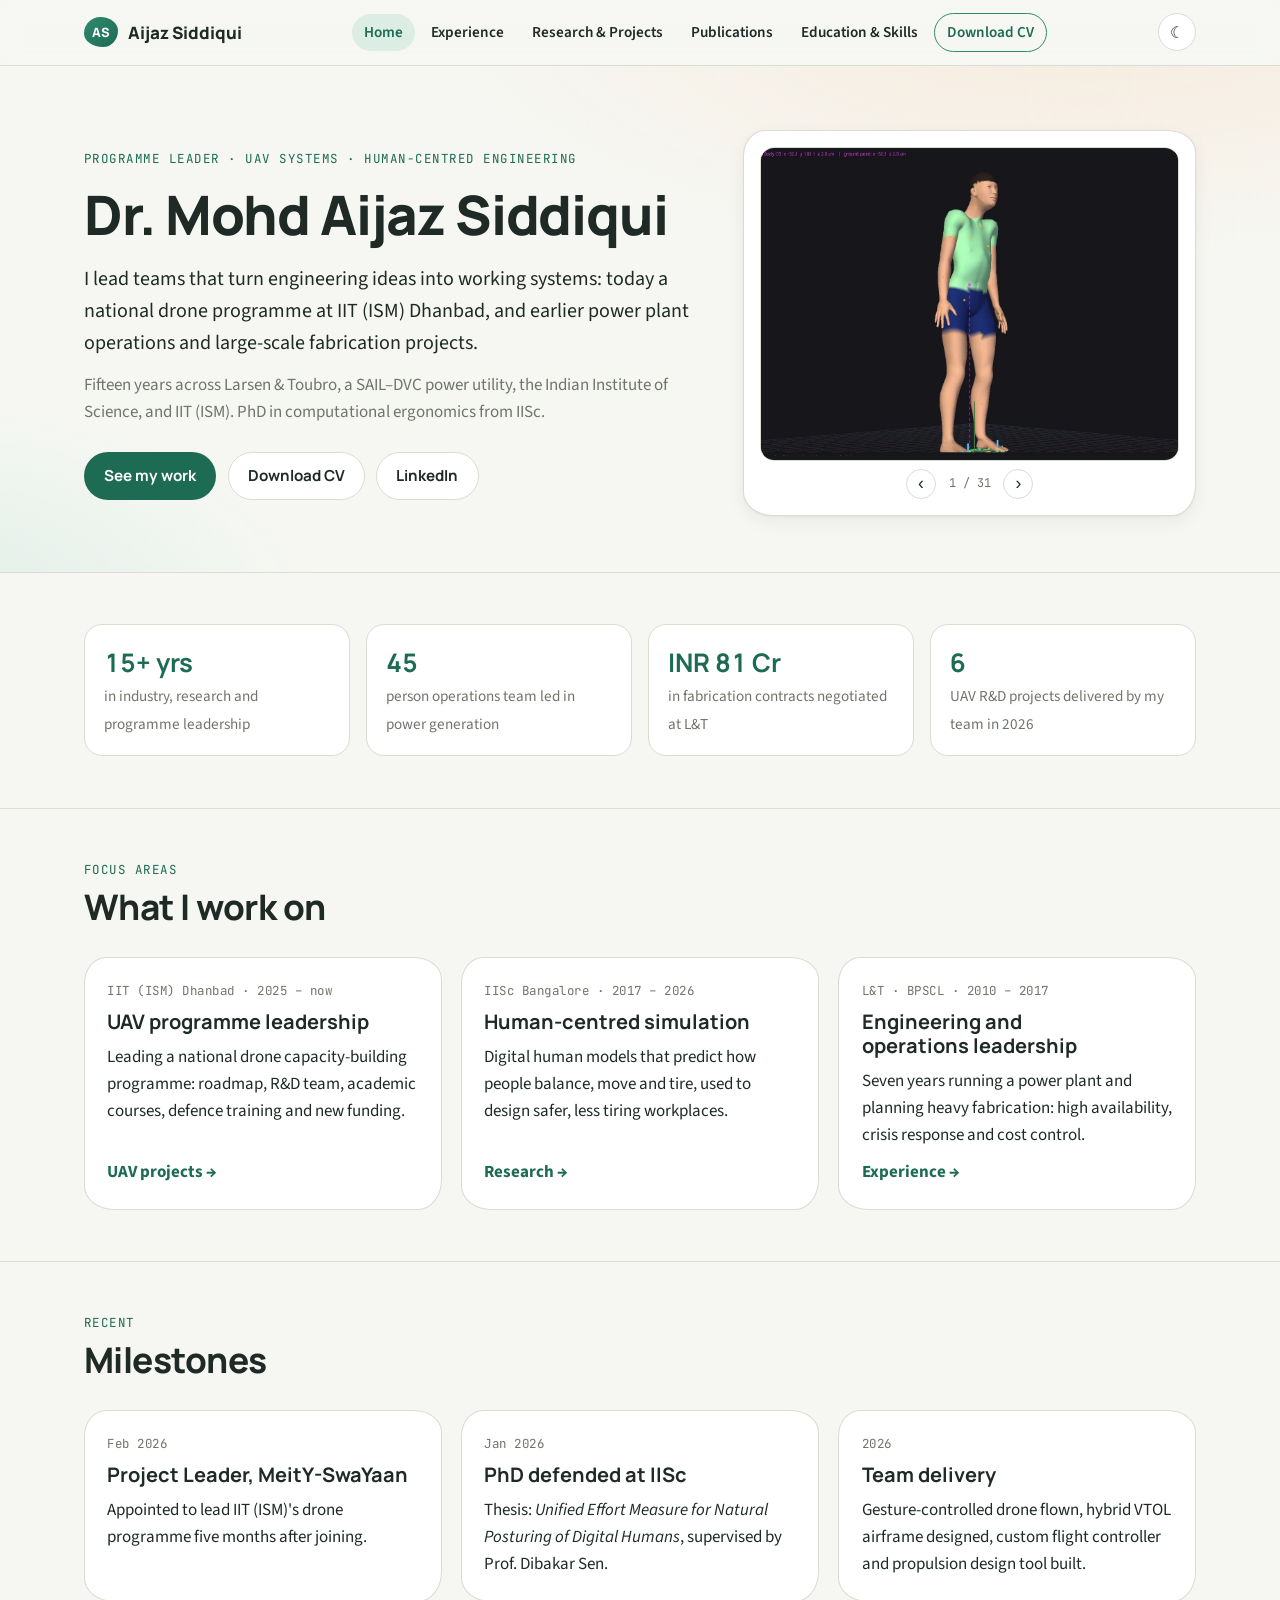
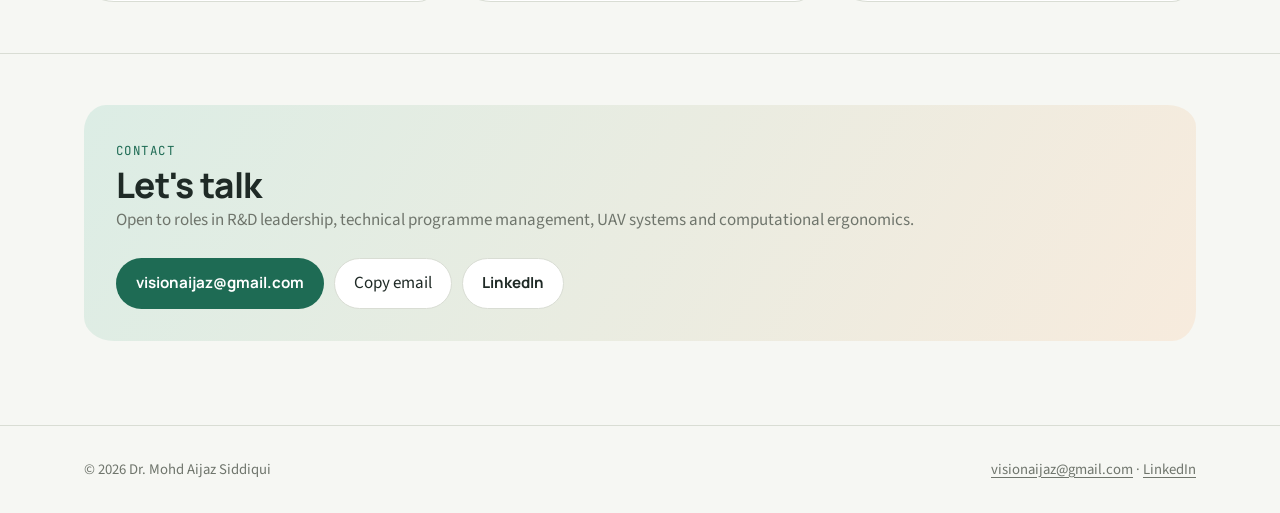
==== index.html @ 5b1721cc "Restructure Publications page Separate papers and reports; add technical documentation and project p" ====
<!doctype html>
<html lang="en">
<head>
<meta charset="utf-8">
<meta name="viewport" content="width=device-width, initial-scale=1">
<title>Dr. Mohd Aijaz Siddiqui</title>
<meta name="description" content="Dr. Mohd Aijaz Siddiqui: Project Leader for UAV systems at IIT (ISM) Dhanbad, PhD (IISc) in digital human modeling, and engineering manager with 15+ years of experience.">
<link rel="preconnect" href="https://fonts.googleapis.com">
<link rel="preconnect" href="https://fonts.gstatic.com" crossorigin>
<link rel="stylesheet" href="https://fonts.googleapis.com/css2?family=JetBrains+Mono:wght@400;600&family=Manrope:wght@600;700;800&family=Source+Sans+3:ital,wght@0,400;0,600;0,700;1,400&display=swap">
<link rel="stylesheet" href="assets/style.css?v=15">
<script src="assets/site.js?v=5"></script>
</head>
<body>

<header class="site-header">
  <nav class="wrap nav" aria-label="Main">
    <a class="brand" href="index.html"><span class="brand-mark">AS</span><span>Aijaz Siddiqui</span></a>
    <div class="nav-tools">
      <button class="icon-btn" id="theme-toggle" type="button" aria-label="Switch theme">☾</button>
      <button class="icon-btn menu-btn" id="menu-toggle" type="button" aria-label="Open menu" aria-expanded="false" aria-controls="nav-links">☰</button>
    </div>
    <ul class="nav-links" id="nav-links">
      <li><a href="index.html" aria-current="page">Home</a></li>
      <li><a href="experience.html">Experience</a></li>
      <li><a href="research.html">Research &amp; Projects</a></li>
      <li><a href="publications.html">Publications</a></li>
      <li><a href="skills.html">Education &amp; Skills</a></li>
      <li><a class="cv-link" href="assets/Aijaz-Siddiqui-CV.pdf">Download CV</a></li>
    </ul>
  </nav>
</header>

<main>
  <section class="hero">
    <div class="wrap hero-inner">
      <div>
        <span class="eyebrow">Programme Leader · UAV Systems · Human-Centred Engineering</span>
        <h1>Dr. Mohd Aijaz Siddiqui</h1>
        <p class="lede">I lead teams that turn engineering ideas into working systems: today a national drone programme at IIT (ISM) Dhanbad, and earlier power plant operations and large-scale fabrication projects.</p>
        <p class="sub">Fifteen years across Larsen &amp; Toubro, a SAIL–DVC power utility, the Indian Institute of Science, and IIT (ISM). PhD in computational ergonomics from IISc.</p>
        <div class="cta-row">
          <a class="btn btn-primary" href="research.html">See my work</a>
          <a class="btn btn-ghost" href="assets/Aijaz-Siddiqui-CV.pdf">Download CV</a>
          <a class="btn btn-ghost" href="https://www.linkedin.com/in/eraijaz/" target="_blank" rel="noopener">LinkedIn</a>
        </div>
      </div>

      <div class="figure-card hero-show">
        <div class="slideshow" data-interval="3500" aria-roledescription="carousel" aria-label="Figures from my research and software">
          <div class="slides">
            <figure class="slide slide-dark is-active">
              <img src="assets/figures/mayamanav/model.webp" width="1200" height="874" alt="MayaManav digital human standing in its home posture">
            </figure>
            <figure class="slide slide-dark">
              <img data-src="assets/figures/mayamanav/skeleton.webp" width="1200" height="1166" alt="Stick-figure skeleton of the model with one arm raised">
            </figure>
            <figure class="slide slide-dark">
              <img data-src="assets/figures/mayamanav/gmv-stability.webp" width="1200" height="898" alt="Top view of the base of support with the stable region shaded">
            </figure>
            <figure class="slide slide-dark">
              <img data-src="assets/figures/mayamanav/forward-reach.webp" width="1200" height="874" alt="Model reaching forward with a joint torque table and bar charts">
            </figure>
            <figure class="slide slide-dark">
              <img data-src="assets/figures/mayamanav/lifting-10kg.webp" width="1200" height="874" alt="Model squatting to lift with joints coloured by load">
            </figure>
            <figure class="slide slide-dark">
              <img data-src="assets/figures/mayamanav/software.webp" width="1600" height="864" alt="Software window with the 3D model, analysis charts and joint sliders">
            </figure>
            <figure class="slide">
              <img data-src="assets/figures/stability/star-polygon-validation.webp" width="1600" height="895" alt="Four panels showing valid and invalid centre-of-pressure regions for different sets of support points">
            </figure>
            <figure class="slide">
              <img data-src="assets/figures/stability/ssm.webp" width="1600" height="551" alt="Contour plots of the Subjective Stability Measure for 60 kg and 100 kg loads">
            </figure>
            <figure class="slide">
              <img data-src="assets/figures/stability/sdm.webp" width="1600" height="692" alt="Contour plots of the Subjective Discomfort Measure for 60 kg and 100 kg loads">
            </figure>
            <figure class="slide">
              <img data-src="assets/figures/stability/combined-perception.webp" width="1600" height="1436" alt="Grid of base-of-support maps showing stable and uncomfortable regions for increasing foot load and task importance">
            </figure>
            <figure class="slide">
              <img data-src="assets/figures/stability/experimental-setup.webp" width="1600" height="1508" alt="Participant leaning on a force platform surrounded by motion-capture cameras">
            </figure>
            <figure class="slide">
              <img data-src="assets/figures/stability/ssm-theory-vs-empirical-mat.webp" width="1600" height="984" alt="Line chart comparing theoretical and empirical stability measure across load and direction">
            </figure>
            <figure class="slide">
              <img data-src="assets/figures/stability/validation.webp" width="1306" height="1115" alt="Measured base of support with two nested functional stability regions">
            </figure>
            <figure class="slide">
              <img data-src="assets/figures/posture/dhm-components.webp" width="1600" height="936" alt="Diagram of the digital human as body and mind connected through sensing, perception, cognition and action">
            </figure>
            <figure class="slide">
              <img data-src="assets/figures/posture/path-planning-scheme.webp" width="1600" height="1270" alt="Flowchart of iterative posture evolution with path planning">
            </figure>
            <figure class="slide">
              <img data-src="assets/figures/posture/ankle-strategy.webp" width="1600" height="1152" alt="Foot outlines showing the centre of pressure moving after ankle rotation">
            </figure>
            <figure class="slide">
              <img data-src="assets/figures/posture/final-reach-strategy.webp" width="1600" height="1645" alt="Flowchart of the final reach strategy with joint-space partitioning">
            </figure>
            <figure class="slide">
              <img data-src="assets/figures/posture/task-vs-vulnerability.webp" width="1600" height="638" alt="Two foot diagrams comparing centre-of-pressure locations">
            </figure>
            <figure class="slide">
              <img data-src="assets/figures/posture/obstacle-avoidance.webp" width="1600" height="496" alt="Sequence of digital human postures reaching around an obstacle">
            </figure>
            <figure class="slide">
              <img data-src="assets/figures/posture/experimental-hand-path.webp" width="1600" height="730" alt="Two measured curved hand trajectories for eating and reaching">
            </figure>
            <figure class="slide">
              <img data-src="assets/figures/workspace/weak-left-big-toe.webp" width="1600" height="1666" alt="Two transverse-plane effort maps comparing normal feet and a weak left big toe">
            </figure>
            <figure class="slide">
              <img data-src="assets/figures/workspace/auxiliary-balancing.webp" width="1600" height="1641" alt="Two transverse-plane effort maps comparing an inactive and an active left arm">
            </figure>
            <figure class="slide">
              <img data-src="assets/figures/workspace/picture3.webp" width="1600" height="549" alt="Three reach envelope plots comparing simulation, measured data and the presented method">
            </figure>
            <figure class="slide">
              <img data-src="assets/figures/workspace/stance-envelopes.webp" width="1600" height="717" alt="Top view of a person with reach envelopes for normal and wide stance">
            </figure>
            <figure class="slide">
              <img data-src="assets/figures/workspace/effort-weightages.webp" width="1600" height="1173" alt="Two sagittal effort maps with different effort weightings">
            </figure>
            <figure class="slide">
              <img data-src="assets/figures/handpaths/effort-budget.webp" width="1600" height="1517" alt="Sketch of hand paths and a plot of effort against path length with an effort budget line">
            </figure>
            <figure class="slide">
              <img data-src="assets/figures/handpaths/path-idea.webp" width="1600" height="758" alt="Sequence of panels showing a hand path built point by point towards a goal">
            </figure>
            <figure class="slide">
              <img data-src="assets/figures/handpaths/hexagons-transverse.webp" width="1600" height="1013" alt="Effort map with three hexagonal sequences of reach targets and curved paths">
            </figure>
            <figure class="slide">
              <img data-src="assets/figures/handpaths/no-load-vs-3kg.webp" width="1600" height="872" alt="Hexagon reach paths with and without a 3 kg hand load">
            </figure>
            <figure class="slide">
              <img data-src="assets/figures/handpaths/fatigue.webp" width="1600" height="995" alt="Hexagon reach paths comparing full strength and fatigued reach">
            </figure>
            <figure class="slide">
              <img data-src="assets/figures/handpaths/pick-vs-no-pick.webp" width="1600" height="976" alt="Forward and return paths showing targets that are reachable but cannot be picked from">
            </figure>
          </div>
          <div class="slide-bar slide-bar-compact">
            <button class="slide-btn" type="button" data-dir="-1" aria-label="Previous figure">‹</button>
            <span class="slide-count">1 / 31</span>
            <button class="slide-btn" type="button" data-dir="1" aria-label="Next figure">›</button>
          </div>
        </div>
      </div>
    </div>
  </section>

  <section class="block">
    <div class="wrap">
      <div class="stats">
        <div class="stat"><b>15+ yrs</b><span>in industry, research and programme leadership</span></div>
        <div class="stat"><b>45</b><span>person operations team led in power generation</span></div>
        <div class="stat"><b>INR 81 Cr</b><span>in fabrication contracts negotiated at L&amp;T</span></div>
        <div class="stat"><b>6</b><span>UAV R&amp;D projects delivered by my team in 2026</span></div>
      </div>
    </div>
  </section>

  <section class="block">
    <div class="wrap">
      <div class="section-head">
        <span class="eyebrow">Focus areas</span>
        <h2>What I work on</h2>
      </div>
      <div class="grid-3">
        <article class="card">
          <span class="meta">IIT (ISM) Dhanbad · 2025 – now</span>
          <h3>UAV programme leadership</h3>
          <p>Leading a national drone capacity-building programme: roadmap, R&amp;D team, academic courses, defence training and new funding.</p>
          <a class="more" href="research.html#uav">UAV projects →</a>
        </article>
        <article class="card">
          <span class="meta">IISc Bangalore · 2017 – 2026</span>
          <h3>Human-centred simulation</h3>
          <p>Digital human models that predict how people balance, move and tire, used to design safer, less tiring workplaces.</p>
          <a class="more" href="research.html#dhm">Research →</a>
        </article>
        <article class="card">
          <span class="meta">L&amp;T · BPSCL · 2010 – 2017</span>
          <h3>Engineering and operations leadership</h3>
          <p>Seven years running a power plant and planning heavy fabrication: high availability, crisis response and cost control.</p>
          <a class="more" href="experience.html">Experience →</a>
        </article>
      </div>
    </div>
  </section>

  <section class="block">
    <div class="wrap">
      <div class="section-head">
        <span class="eyebrow">Recent</span>
        <h2>Milestones</h2>
      </div>
      <div class="grid-3">
        <article class="card">
          <span class="meta">Feb 2026</span>
          <h3>Project Leader, MeitY-SwaYaan</h3>
          <p>Appointed to lead IIT (ISM)'s drone programme five months after joining.</p>
        </article>
        <article class="card">
          <span class="meta">Jan 2026</span>
          <h3>PhD defended at IISc</h3>
          <p>Thesis: <em>Unified Effort Measure for Natural Posturing of Digital Humans</em>, supervised by Prof. Dibakar Sen.</p>
        </article>
        <article class="card">
          <span class="meta">2026</span>
          <h3>Team delivery</h3>
          <p>Gesture-controlled drone flown, hybrid VTOL airframe designed, custom flight controller and propulsion design tool built.</p>
        </article>
      </div>
    </div>
  </section>

  <section class="block" id="contact">
    <div class="wrap">
      <div class="contact-band">
        <div>
          <span class="eyebrow">Contact</span>
          <h2>Let's talk</h2>
          <p class="muted">Open to roles in R&amp;D leadership, technical programme management, UAV systems and computational ergonomics.</p>
        </div>
        <div class="contact-list">
          <a class="btn btn-primary" href="mailto:visionaijaz@gmail.com">visionaijaz@gmail.com</a>
          <button class="btn btn-ghost copy-btn" type="button" data-copy="visionaijaz@gmail.com">Copy email</button>
          <a class="btn btn-ghost" href="https://www.linkedin.com/in/eraijaz/" target="_blank" rel="noopener">LinkedIn</a>
        </div>
      </div>
    </div>
  </section>
</main>

<footer class="site-footer">
  <div class="wrap">
    <span>© <span id="year">2026</span> Dr. Mohd Aijaz Siddiqui</span>
    <span><a href="mailto:visionaijaz@gmail.com">visionaijaz@gmail.com</a> · <a href="https://www.linkedin.com/in/eraijaz/" target="_blank" rel="noopener">LinkedIn</a></span>
  </div>
</footer>
</body>
</html>
---- assets/style.css ----
/* Jade Pebble Morning — personal site theme for Dr. Mohd Aijaz Siddiqui
   Layout: calm single column (max ~72rem) with a misty morning hero,
   pebble-shaped surfaces, jade accent used sparingly. */

:root {
  --mist: #F6F7F3;        /* page background: morning mist */
  --pebble-pale: #ECEEE8; /* surfaces */
  --pebble-line: #D9DDD4; /* hairlines */
  --pebble: #6F756C;      /* muted text */
  --ink: #1F2A26;         /* main text: deep slate-green */
  --jade: #2E8B6F;        /* accent */
  --jade-deep: #1E6B54;   /* accent hover / on light */
  --jade-wash: #DCEDE5;   /* accent tint */
  --dawn: #E9C9A1;        /* sunrise highlight */
  --dawn-wash: #F7EBDD;
  --card: #FFFFFF;
  --paper: #FFFFFF;       /* figures keep a white page in both themes */

  --font-display: "Manrope", "Segoe UI", system-ui, sans-serif;
  --font-body: "Source Sans 3", "Segoe UI", system-ui, sans-serif;
  --font-mono: "JetBrains Mono", Consolas, monospace;

  --step--1: 0.875rem;
  --step-0: 1.0625rem;
  --step-1: 1.25rem;
  --step-2: 1.6rem;
  --step-3: 2.2rem;
  --step-4: clamp(2.3rem, 5vw, 3.4rem);

  --radius-pebble: 22px 28px 24px 30px / 26px 22px 30px 24px;
  --shadow: 0 1px 2px rgba(31, 42, 38, .05), 0 6px 18px rgba(31, 42, 38, .06);
  color-scheme: light;
}

@media (prefers-color-scheme: dark) {
  :root:not([data-theme="light"]) {
    --mist: #121816; --pebble-pale: #1A2220; --pebble-line: #2A3431; --pebble: #9AA39C;
    --ink: #E6ECE8; --jade: #5CC7A2; --jade-deep: #7DD8B7; --jade-wash: #183A30;
    --dawn: #C9A27A; --dawn-wash: #2A231B; --card: #172020;
    --shadow: 0 1px 2px rgba(0,0,0,.3), 0 6px 18px rgba(0,0,0,.25);
    color-scheme: dark;
  }
}
:root[data-theme="dark"] {
  --mist: #121816; --pebble-pale: #1A2220; --pebble-line: #2A3431; --pebble: #9AA39C;
  --ink: #E6ECE8; --jade: #5CC7A2; --jade-deep: #7DD8B7; --jade-wash: #183A30;
  --dawn: #C9A27A; --dawn-wash: #2A231B; --card: #172020;
  --shadow: 0 1px 2px rgba(0,0,0,.3), 0 6px 18px rgba(0,0,0,.25);
  color-scheme: dark;
}

* { box-sizing: border-box; }
html { scroll-behavior: smooth; }
@media (prefers-reduced-motion: reduce) { html { scroll-behavior: auto; } * { transition: none !important; animation: none !important; } }

body {
  margin: 0;
  background: var(--mist);
  color: var(--ink);
  font-family: var(--font-body);
  font-size: var(--step-0);
  line-height: 1.6;
}
img { max-width: 100%; }
a { color: var(--jade-deep); text-decoration-thickness: 1px; text-underline-offset: 3px; }
a:hover { color: var(--jade); }
:focus-visible { outline: 2px solid var(--jade); outline-offset: 3px; border-radius: 4px; }

.wrap {
  max-width: 72rem;
  margin: 0 auto;
  padding-left: max(20px, env(safe-area-inset-left, 0px));
  padding-right: max(20px, env(safe-area-inset-right, 0px));
}

h1, h2, h3, h4 { font-family: var(--font-display); line-height: 1.2; text-wrap: balance; margin: 0; }
h1 { font-size: var(--step-4); font-weight: 800; letter-spacing: -0.02em; }
h2 { font-size: var(--step-3); font-weight: 750; letter-spacing: -0.015em; }
h3 { font-size: var(--step-1); font-weight: 700; }
h4 { font-size: var(--step-0); font-weight: 700; }
p { margin: 0; }

.eyebrow {
  font-family: var(--font-mono);
  font-size: 0.78rem;
  letter-spacing: 0.12em;
  text-transform: uppercase;
  color: var(--jade-deep);
}
.muted { color: var(--pebble); }

/* ---------- Header / nav ---------- */
.site-header {
  position: sticky;
  top: 0;
  z-index: 20;
  background: color-mix(in srgb, var(--mist) 88%, transparent);
  backdrop-filter: blur(8px);
  border-bottom: 1px solid var(--pebble-line);
}
.nav { display: flex; align-items: center; justify-content: space-between; gap: 1rem; padding-block: 0.8rem; }
.brand { display: flex; align-items: center; gap: 0.6rem; text-decoration: none; color: var(--ink); font-family: var(--font-display); font-weight: 800; }
.brand-mark {
  width: 34px; height: 30px;
  background: linear-gradient(140deg, var(--jade), var(--jade-deep));
  border-radius: 48% 52% 44% 56% / 55% 45% 55% 45%;
  display: grid; place-items: center;
  color: #fff; font-size: 0.8rem; letter-spacing: .02em;
}
.nav-links { display: flex; gap: 0.25rem; align-items: center; list-style: none; margin: 0; padding: 0; flex-wrap: wrap; }
.nav-links a {
  display: block; padding: 0.4rem 0.75rem; border-radius: 999px;
  text-decoration: none; color: var(--ink); font-weight: 600; font-size: 0.95rem;
}
.nav-links a:hover { background: var(--pebble-pale); color: var(--ink); }
.nav-links a[aria-current="page"] { background: var(--jade-wash); color: var(--jade-deep); }
.nav-links a.cv-link { border: 1px solid var(--jade); color: var(--jade-deep); }
.nav-tools { display: flex; gap: 0.4rem; align-items: center; order: 3; }
.nav-links { order: 2; }
.icon-btn {
  width: 38px; height: 38px; border-radius: 50%;
  border: 1px solid var(--pebble-line); background: var(--card); color: var(--ink);
  display: grid; place-items: center; cursor: pointer; font-size: 1rem;
}
.icon-btn:hover { border-color: var(--jade); }
.menu-btn { display: none; }

@media (max-width: 820px) {
  .menu-btn { display: grid; }
  .nav { flex-wrap: wrap; }
  .nav-tools { order: 2; }
  .nav-links { order: 3; }
  .nav-links { display: none; width: 100%; flex-direction: column; align-items: stretch; padding-bottom: 0.6rem; }
  .nav-links.open { display: flex; }
  .nav-links a { border-radius: 12px; padding: 0.6rem 0.8rem; }
}

/* ---------- Hero ---------- */
.hero {
  background:
    radial-gradient(60rem 22rem at 85% -10%, var(--dawn-wash), transparent 70%),
    radial-gradient(40rem 20rem at -10% 110%, var(--jade-wash), transparent 70%),
    var(--mist);
  border-bottom: 1px solid var(--pebble-line);
}
.hero-inner { display: grid; grid-template-columns: 1.35fr 1fr; gap: 3rem; align-items: center; padding-block: 4rem 3.5rem; }
.hero-inner > * { min-width: 0; }
.hero h1 { margin-top: 0.6rem; }
.hero .lede { font-size: var(--step-1); margin-top: 1rem; color: var(--ink); }
.hero .sub { margin-top: 0.8rem; color: var(--pebble); }
.cta-row { display: flex; flex-wrap: wrap; gap: 0.7rem; margin-top: 1.6rem; }
.btn {
  display: inline-flex; align-items: center; gap: 0.45rem;
  padding: 0.7rem 1.2rem; border-radius: 999px; font-weight: 700; text-decoration: none;
  border: 1px solid transparent; font-family: var(--font-display); font-size: 0.95rem;
}
.btn-primary { background: var(--jade-deep); color: #fff; }
:root[data-theme="dark"] .btn-primary { color: #0E1513; }
@media (prefers-color-scheme: dark) { :root:not([data-theme="light"]) .btn-primary { color: #0E1513; } }
.btn-primary:hover { background: var(--jade); color: #fff; }
.btn-ghost { border-color: var(--pebble-line); color: var(--ink); background: var(--card); }
.btn-ghost:hover { border-color: var(--jade); color: var(--jade-deep); }

.page-hero { padding-block: 3rem 2.2rem; }
.page-hero p { margin-top: 0.8rem; color: var(--pebble); font-size: var(--step-1); }

/* Contact-pressure figure */
.figure-card {
  background: var(--card);
  border: 1px solid var(--pebble-line);
  border-radius: var(--radius-pebble);
  padding: 1.2rem 1.2rem 1rem;
  box-shadow: var(--shadow);
}
.figure-card svg { width: 100%; height: auto; display: block; }
.figure-card figcaption { font-size: var(--step--1); color: var(--pebble); margin-top: 0.6rem; }
.fig-foot { fill: var(--pebble-pale); stroke: var(--pebble-line); stroke-width: 2; }
.fig-star { fill: var(--jade-wash); stroke: var(--jade); stroke-width: 2; }
.fig-spoke { stroke: var(--jade); stroke-width: 1.2; stroke-dasharray: 3 4; opacity: .8; }
.fig-contact { fill: var(--card); stroke: var(--jade-deep); stroke-width: 2.5; }
.fig-cop { fill: var(--dawn); stroke: var(--ink); stroke-width: 2; }
.fig-label { fill: var(--pebble); font-family: var(--font-mono); font-size: 11px; }
.fig-bar { fill: var(--jade); opacity: .85; }

/* ---------- Sections ---------- */
section.block { padding-block: 3.2rem; }
section.block + section.block { border-top: 1px solid var(--pebble-line); }
.section-head { display: flex; flex-direction: column; gap: 0.4rem; margin-bottom: 1.8rem; }
.section-head p { color: var(--pebble); }

.stats { display: grid; grid-template-columns: repeat(4, 1fr); gap: 1rem; }
.stat {
  background: var(--card); border: 1px solid var(--pebble-line); border-radius: 18px; padding: 1.1rem 1.2rem;
}
.stat b { display: block; font-family: var(--font-display); font-size: var(--step-2); color: var(--jade-deep); font-variant-numeric: tabular-nums; }
.stat span { color: var(--pebble); font-size: 0.95rem; }

.grid-3 { display: grid; grid-template-columns: repeat(3, 1fr); gap: 1.2rem; }
.grid-2 { display: grid; grid-template-columns: repeat(2, 1fr); gap: 1.2rem; }
.grid-3 > *, .grid-2 > * { min-width: 0; }

.card {
  background: var(--card); border: 1px solid var(--pebble-line);
  border-radius: var(--radius-pebble); padding: 1.4rem;
  display: flex; flex-direction: column; gap: 0.6rem;
}
.card p { color: var(--ink); }

/* Card sub-sections: check list and layer stack */
.card-sub {
  margin-top: 0.6rem; font-size: 0.8rem; letter-spacing: 0.1em; text-transform: uppercase;
  color: var(--jade-deep); font-family: var(--font-mono); font-weight: 600;
}
.check-list { list-style: none; margin: 0; padding: 0; display: flex; flex-direction: column; gap: 0.45rem; }
.check-list li { position: relative; padding-left: 1.6rem; font-size: 0.95rem; }
.check-list li::before {
  content: "✓"; position: absolute; left: 0; top: 0.05rem; width: 1.1rem; height: 1.1rem; border-radius: 50%;
  background: var(--jade-wash); color: var(--jade-deep); font-size: 0.7rem; display: grid; place-items: center; font-weight: 700;
}
.layer-stack { list-style: none; margin: 0; padding: 0; display: flex; flex-direction: column; gap: 4px; }
.layer-stack li {
  display: grid; grid-template-columns: 5.5rem 1fr; gap: 0.6rem; align-items: center;
  padding: 0.45rem 0.8rem; border-radius: 10px; background: var(--pebble-pale); border: 1px solid var(--pebble-line);
  font-size: 0.92rem;
}
.layer-stack li > * { min-width: 0; }
.layer-stack li b { font-family: var(--font-display); }
/* Four light theme tints, each with a coloured left edge: sunrise -> jade -> pebble */
.layer-stack li { border-left-width: 5px; }
.layer-stack li span { color: var(--ink); }
.layer-stack li b { color: var(--jade-deep); }
.layer-stack li:nth-child(1) { background: var(--dawn-wash); border-color: var(--dawn); }
.layer-stack li:nth-child(2) { background: color-mix(in srgb, var(--dawn-wash) 50%, var(--jade-wash)); border-color: color-mix(in srgb, var(--dawn) 50%, var(--jade)); }
.layer-stack li:nth-child(3) { background: var(--jade-wash); border-color: var(--jade); }
.layer-stack li:nth-child(4) { background: var(--pebble-pale); border-color: var(--pebble); }
.small { font-size: 0.9rem; }

/* Looping figure slideshow inside a card */
.slideshow { display: flex; flex-direction: column; gap: 0.5rem; margin-block: 0.4rem; }
.slides {
  position: relative; aspect-ratio: 4 / 3; width: 100%; max-width: 100%;
  background: var(--paper); border: 1px solid var(--pebble-line); border-radius: 14px; overflow: hidden;
}
.slide {
  position: absolute; inset: 0; margin: 0; padding: 8px;
  opacity: 0; transition: opacity 0.7s ease; pointer-events: none;
}
.slide.is-active { opacity: 1; pointer-events: auto; }
.slides-dark { background: #17181C; border-color: #2A2C33; }  /* screenshots have a dark viewport */
.slides-dark .slide { padding: 0; }
.slide img { width: 100%; height: 100%; object-fit: contain; display: block; }
.slide-bar { display: grid; grid-template-columns: auto 1fr auto auto; align-items: center; gap: 0.5rem; }
.slide-bar > * { min-width: 0; }
.slide-caption { font-size: 0.88rem; color: var(--pebble); line-height: 1.4; min-height: 4.2em; }
.slide-count { font-family: var(--font-mono); font-size: 0.75rem; color: var(--pebble); font-variant-numeric: tabular-nums; }
.slide-btn {
  width: 30px; height: 30px; border-radius: 50%; border: 1px solid var(--pebble-line);
  background: var(--card); color: var(--ink); cursor: pointer; font-size: 1.1rem; line-height: 1;
  display: grid; place-items: center;
}
.slide-btn:hover { border-color: var(--jade); color: var(--jade-deep); }
.slide-bar .slide-btn:last-child { order: 3; }
.slide-bar .slide-count { order: 4; }
.card .meta { font-family: var(--font-mono); font-size: 0.78rem; color: var(--pebble); letter-spacing: .04em; }
.card a.more { margin-top: auto; font-weight: 700; text-decoration: none; }

.tags { display: flex; flex-wrap: wrap; gap: 0.4rem; list-style: none; padding: 0; margin: 0; }
.tags li {
  font-size: 0.85rem; padding: 0.2rem 0.65rem; border-radius: 999px;
  background: var(--pebble-pale); color: var(--ink); border: 1px solid var(--pebble-line);
}
.tags.jade li { background: var(--jade-wash); border-color: transparent; color: var(--jade-deep); }

/* ---------- Timeline (experience) ---------- */
.timeline { list-style: none; margin: 0; padding: 0; display: flex; flex-direction: column; gap: 1.6rem; }
.role {
  display: grid; grid-template-columns: 12rem 1fr; gap: 1.6rem;
  padding-bottom: 1.6rem; border-bottom: 1px dashed var(--pebble-line);
}
.role:last-child { border-bottom: none; }
.role > * { min-width: 0; }
.role-when { font-family: var(--font-mono); font-size: 0.82rem; color: var(--pebble); padding-top: 0.25rem; font-variant-numeric: tabular-nums; }
.role-when .org-pill {
  display: inline-block; margin-top: 0.5rem; padding: 0.15rem 0.55rem; border-radius: 999px;
  background: var(--dawn-wash); color: var(--ink); font-family: var(--font-body); font-size: 0.8rem;
}
.role h3 { margin-bottom: 0.15rem; }
.role .org { color: var(--jade-deep); font-weight: 700; }
.role ul { margin: 0.7rem 0 0; padding-left: 1.15rem; }
.role-summary { margin-top: 0.7rem; }
.role h4 {
  margin-top: 1.1rem; font-size: 0.8rem; letter-spacing: 0.1em; text-transform: uppercase;
  color: var(--jade-deep); font-family: var(--font-mono); font-weight: 600;
}
.role h4 + ul { margin-top: 0.35rem; }
.role ul ul { margin-top: 0.3rem; list-style: disc; }
.role li { margin: 0.3rem 0; }
.role li::marker { color: var(--jade); }
.highlight {
  margin-top: 0.9rem; padding: 0.8rem 1rem; border-radius: 14px;
  background: var(--jade-wash); color: var(--ink);
}
.highlight strong { color: var(--jade-deep); }
.highlight ul { margin-top: 0.3rem; }

/* ---------- Publications ---------- */
.pubs { list-style: none; margin: 0; padding: 0; display: flex; flex-direction: column; gap: 1rem; }
.pub {
  background: var(--card); border: 1px solid var(--pebble-line); border-radius: 18px; padding: 1.1rem 1.3rem;
  display: grid; grid-template-columns: 5.5rem 1fr; gap: 1rem;
}
.pub > * { min-width: 0; }
.pub .yr { font-family: var(--font-mono); color: var(--jade-deep); font-weight: 600; }
.pub .kind { display: block; font-family: var(--font-mono); font-size: 0.72rem; color: var(--pebble); text-transform: uppercase; letter-spacing: .08em; margin-top: 0.3rem; }
.pub .title { font-weight: 700; font-family: var(--font-display); }
.pub .venue { color: var(--pebble); font-size: 0.95rem; }

/* ---------- Tables ---------- */
.table-wrap { overflow-x: auto; border: 1px solid var(--pebble-line); border-radius: 16px; background: var(--card); }
table { border-collapse: collapse; width: 100%; font-size: 0.95rem; }
th, td { text-align: left; padding: 0.7rem 0.9rem; border-bottom: 1px solid var(--pebble-line); vertical-align: top; }
th { font-family: var(--font-display); font-size: 0.85rem; background: var(--pebble-pale); }
tr:last-child td { border-bottom: none; }

/* ---------- Contact band & footer ---------- */
.contact-band {
  background: linear-gradient(120deg, var(--jade-wash), var(--dawn-wash));
  border-radius: var(--radius-pebble);
  padding: 2rem;
  display: flex; flex-wrap: wrap; gap: 1.5rem; align-items: center; justify-content: space-between;
}
.contact-band > div { min-width: 0; }
.contact-list { display: flex; flex-wrap: wrap; gap: 0.6rem; }
.copy-btn { cursor: pointer; font: inherit; }

.site-footer { border-top: 1px solid var(--pebble-line); padding-block: 2rem; margin-top: 2rem; color: var(--pebble); font-size: 0.92rem; }
.site-footer .wrap { display: flex; flex-wrap: wrap; justify-content: space-between; gap: 1rem; }
.site-footer a { color: var(--pebble); }

/* ---------- Responsive ---------- */
@media (max-width: 900px) {
  .hero-inner { grid-template-columns: 1fr; gap: 2rem; padding-block: 2.8rem; }
  .stats { grid-template-columns: repeat(2, 1fr); }
  .grid-3 { grid-template-columns: 1fr 1fr; }
}
@media (max-width: 640px) {
  .grid-3, .grid-2 { grid-template-columns: 1fr; }
  .role { grid-template-columns: 1fr; gap: 0.4rem; }
  .pub { grid-template-columns: 1fr; gap: 0.3rem; }
  .contact-band { padding: 1.4rem; }
}

/* Photo inside a timeline entry */
.photo { margin: 1rem 0 0; max-width: 620px; display: flex; flex-direction: column; gap: 0.5rem; }
.photo img { width: 100%; height: auto; display: block; border-radius: var(--radius-pebble); border: 1px solid var(--pebble-line); }
.photo figcaption { font-size: 0.9rem; color: var(--pebble); }
.photo-show { max-width: 620px; margin-top: 1rem; }
.slides-photo { border-radius: var(--radius-pebble); }
.slides-photo .slide { padding: 0; }
.slides-photo .slide img { object-fit: cover; }

/* Home hero slideshow: no captions, mixed light figures and dark screenshots */
.hero-show { padding: 1rem; }
.hero-show .slideshow { margin: 0; }
.slide.slide-dark { background: #17181C; padding: 0; }
.slide-bar-compact { display: flex; justify-content: center; gap: 0.8rem; }
.slide-bar-compact .slide-count { order: 0; }
.slide-bar-compact .slide-btn:last-child { order: 0; }

/* Wide frame for application screenshots */
.slides-wide { aspect-ratio: 16 / 9; }
.slides-wide .slide { padding: 4px; }
.slide video { width: 100%; height: 100%; object-fit: contain; display: block; background: #000; border-radius: 8px; }

/* Publications: numbered document lists, DOI link, clickable stats */
.doc-list { list-style: none; margin: 0; padding: 0; display: flex; flex-direction: column; gap: 0.7rem; }
.doc-list li {
  display: grid; grid-template-columns: 3rem 1fr; gap: 0.9rem; align-items: center;
  background: var(--card); border: 1px solid var(--pebble-line); border-radius: 16px; padding: 0.9rem 1.1rem;
}
.doc-list li > * { min-width: 0; }
.doc-num {
  width: 3rem; height: 3rem; border-radius: 48% 52% 44% 56% / 55% 45% 55% 45%;
  display: grid; place-items: center; font-family: var(--font-mono); font-weight: 600;
  background: var(--jade-wash); color: var(--jade-deep);
}
.doc-list-dawn .doc-num { background: var(--dawn-wash); color: var(--ink); }
.doc-list b { display: block; font-family: var(--font-display); font-weight: 700; line-height: 1.3; }
.doc-list div span { display: block; color: var(--pebble); font-size: 0.9rem; margin-top: 0.15rem; }
.doi {
  display: inline-block; margin-top: 0.5rem; font-family: var(--font-mono); font-size: 0.82rem;
  padding: 0.2rem 0.6rem; border-radius: 999px; background: var(--jade-wash); color: var(--jade-deep); text-decoration: none;
}
.doi:hover { color: var(--jade); }
.stat-link { text-decoration: none; color: inherit; transition: border-color .2s; }
.stat-link:hover { border-color: var(--jade); }
.pub .yr { white-space: nowrap; }
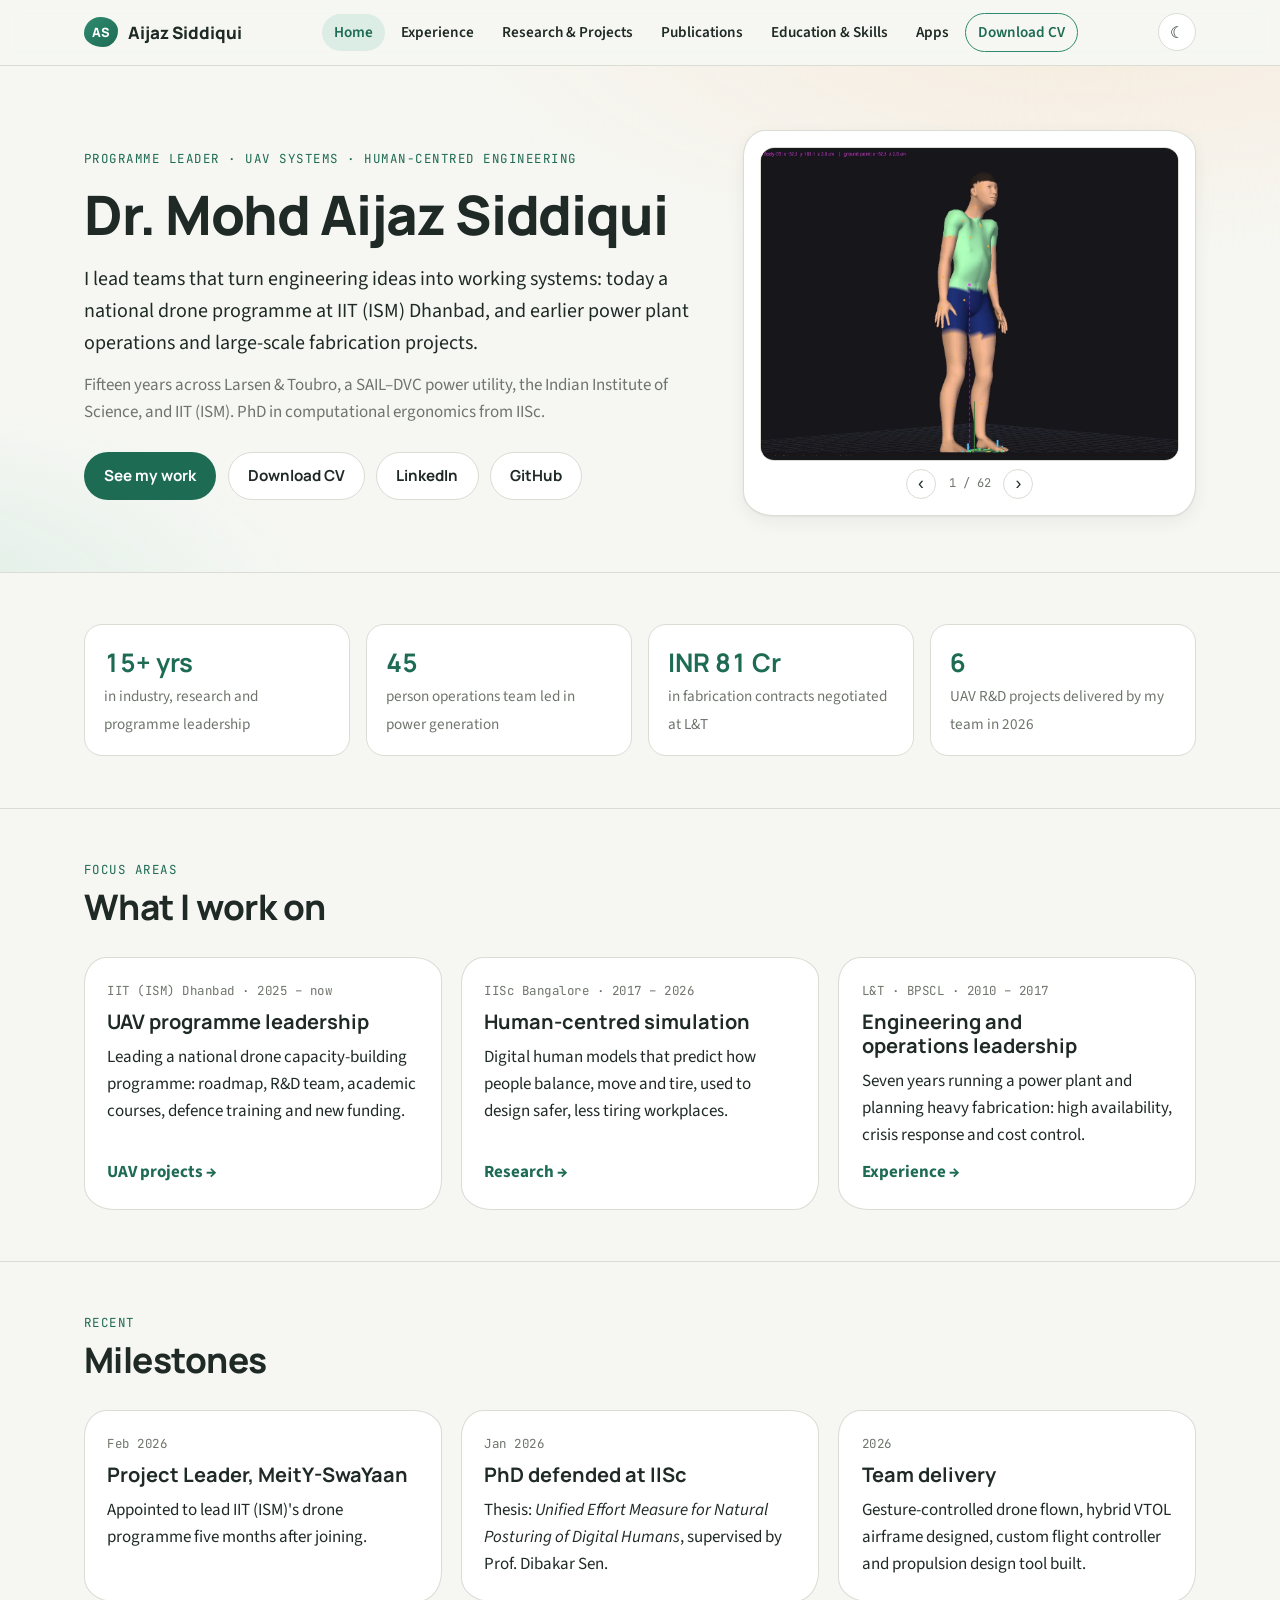
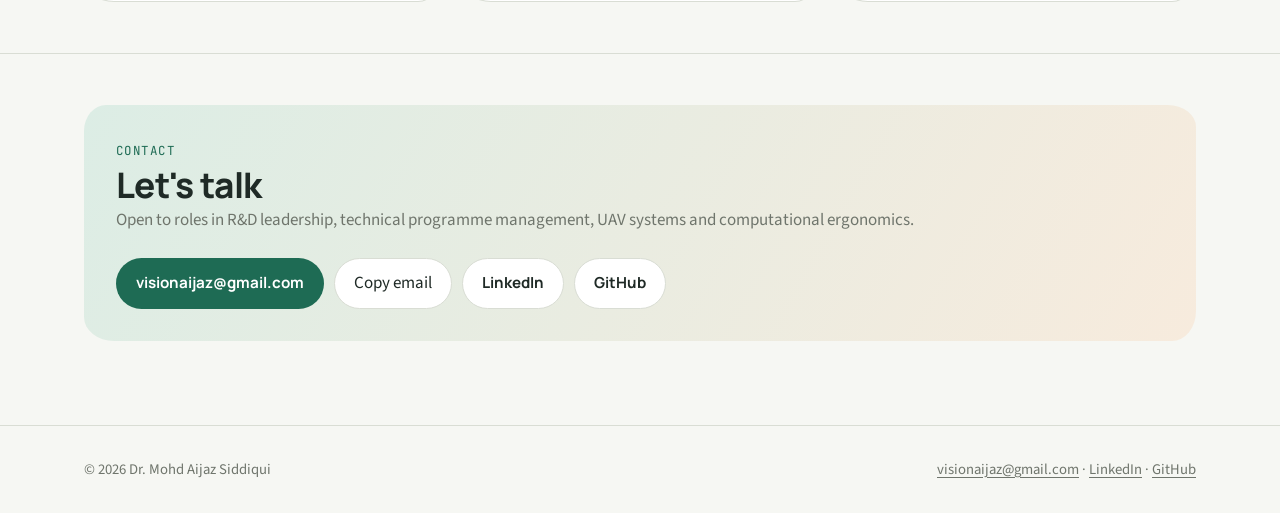
==== commit c32c3ab0: "Add Apps page, GitHub links, full Home slideshow - apps.html ("Built for fun"): AijazLabs Windows ap" ====
--- a/index.html
+++ b/index.html
@@ -8,8 +8,8 @@
 <link rel="preconnect" href="https://fonts.googleapis.com">
 <link rel="preconnect" href="https://fonts.gstatic.com" crossorigin>
 <link rel="stylesheet" href="https://fonts.googleapis.com/css2?family=JetBrains+Mono:wght@400;600&family=Manrope:wght@600;700;800&family=Source+Sans+3:ital,wght@0,400;0,600;0,700;1,400&display=swap">
-<link rel="stylesheet" href="assets/style.css?v=15">
-<script src="assets/site.js?v=5"></script>
+<link rel="stylesheet" href="assets/style.css?v=18">
+<script src="assets/site.js?v=7"></script>
 </head>
 <body>
 
@@ -26,6 +26,7 @@
       <li><a href="research.html">Research &amp; Projects</a></li>
       <li><a href="publications.html">Publications</a></li>
       <li><a href="skills.html">Education &amp; Skills</a></li>
+      <li><a href="apps.html">Apps</a></li>
       <li><a class="cv-link" href="assets/Aijaz-Siddiqui-CV.pdf">Download CV</a></li>
     </ul>
   </nav>
@@ -43,11 +44,12 @@
           <a class="btn btn-primary" href="research.html">See my work</a>
           <a class="btn btn-ghost" href="assets/Aijaz-Siddiqui-CV.pdf">Download CV</a>
           <a class="btn btn-ghost" href="https://www.linkedin.com/in/eraijaz/" target="_blank" rel="noopener">LinkedIn</a>
+          <a class="btn btn-ghost" href="https://github.com/digitalAijaz" target="_blank" rel="noopener">GitHub</a>
         </div>
       </div>
 
       <div class="figure-card hero-show">
-        <div class="slideshow" data-interval="3500" aria-roledescription="carousel" aria-label="Figures from my research and software">
+        <div class="slideshow" data-interval="3500" aria-roledescription="carousel" aria-label="Photos, videos and figures from my work">
           <div class="slides">
             <figure class="slide slide-dark is-active">
               <img src="assets/figures/mayamanav/model.webp" width="1200" height="874" alt="MayaManav digital human standing in its home posture">
@@ -67,6 +69,99 @@
             <figure class="slide slide-dark">
               <img data-src="assets/figures/mayamanav/software.webp" width="1600" height="864" alt="Software window with the 3D model, analysis charts and joint sliders">
             </figure>
+            <figure class="slide slide-dark">
+              <video src="assets/figures/gesture/gesture-demo.mp4" poster="assets/figures/gesture/gesture-demo-poster.webp" muted playsinline preload="none" aria-label="Video of the gesture-controlled drone flight test"></video>
+            </figure>
+            <figure class="slide">
+              <img data-src="assets/figures/gesture/architecture.webp" width="1400" height="716" alt="Diagram of the gesture control chain from glove sensors to the drone">
+            </figure>
+            <figure class="slide">
+              <img data-src="assets/figures/gesture/gesture-mapping.webp" width="1400" height="590" alt="Table of hand gestures and the matching drone responses">
+            </figure>
+            <figure class="slide">
+              <img data-src="assets/figures/gesture/uart-wiring.webp" width="1400" height="1136" alt="Wiring diagram from an ESP8266 board to a Pixhawk telemetry port">
+            </figure>
+            <figure class="slide">
+              <img data-src="assets/figures/gesture/bench-validation.webp" width="1400" height="837" alt="Breadboard prototype with Mission Planner radio calibration and serial monitor output">
+            </figure>
+            <figure class="slide slide-dark">
+              <video src="assets/figures/vtol/vtol-media2.mp4" poster="assets/figures/vtol/vtol-media2-poster.webp" muted playsinline preload="none" aria-label="Video of the hybrid VTOL drone taking off at night"></video>
+            </figure>
+            <figure class="slide slide-dark">
+              <video src="assets/figures/vtol/vtol-3d-printing.mp4" poster="assets/figures/vtol/vtol-3d-printing-poster.webp" muted playsinline preload="none" aria-label="Timelapse video of an airframe part being 3D printed"></video>
+            </figure>
+            <figure class="slide">
+              <img data-src="assets/figures/vtol/vtol-airframe.webp" width="1400" height="1050" alt="Top view of the assembled hybrid VTOL drone">
+            </figure>
+            <figure class="slide">
+              <img data-src="assets/figures/vtol/quadplane-frame.webp?v=2" width="1400" height="508" alt="VTOL top views labelling motors M1 to M4 with their clockwise and counter-clockwise spin directions">
+            </figure>
+            <figure class="slide">
+              <img data-src="assets/figures/vtol/wing-cad.webp" width="1400" height="876" alt="CAD bottom and side views of a wing section with rod and servo mounts">
+            </figure>
+            <figure class="slide">
+              <img data-src="assets/figures/vtol/here3-gps.webp" width="1400" height="1132" alt="Here3+ GPS module with CAN connector pinouts">
+            </figure>
+            <figure class="slide slide-dark">
+              <video src="assets/figures/flightcontroller/fc-flight.mp4" poster="assets/figures/flightcontroller/fc-flight-poster.webp" muted playsinline preload="none" aria-label="Video of a quadcopter flying with the custom flight controller"></video>
+            </figure>
+            <figure class="slide">
+              <img data-src="assets/figures/flightcontroller/hardware-architecture.webp" width="642" height="461" alt="Block diagram of the custom flight controller hardware">
+            </figure>
+            <figure class="slide">
+              <img data-src="assets/figures/flightcontroller/wiring.webp" width="801" height="450" alt="Wiring diagram of the STM32 flight controller">
+            </figure>
+            <figure class="slide">
+              <img data-src="assets/figures/flightcontroller/inav-receiver.webp" width="1400" height="971" alt="INAV Configurator receiver tab showing channel values">
+            </figure>
+            <figure class="slide">
+              <img data-src="assets/figures/flightcontroller/quad-build.webp" width="245" height="270" alt="Quadcopter with the custom flight controller and a radio transmitter">
+            </figure>
+            <figure class="slide">
+              <img data-src="assets/figures/propulsion/home.webp" width="1400" height="743" alt="UAV Design Suite home screen with module tiles">
+            </figure>
+            <figure class="slide">
+              <img data-src="assets/figures/propulsion/uav-sizing.webp" width="1400" height="744" alt="UAV sizing screen with design inputs and live weather">
+            </figure>
+            <figure class="slide">
+              <img data-src="assets/figures/propulsion/blade-plots.webp" width="1400" height="743" alt="Plots of blade chord and pitch distribution">
+            </figure>
+            <figure class="slide">
+              <img data-src="assets/figures/propulsion/components.webp" width="1400" height="742" alt="Component recommendation screen with flight time estimates">
+            </figure>
+            <figure class="slide">
+              <img data-src="assets/figures/propulsion/live-telemetry.webp" width="1400" height="748" alt="Live telemetry dashboard connected to a flight controller">
+            </figure>
+            <figure class="slide">
+              <img data-src="assets/figures/forensics/log-collection.webp" width="739" height="633" alt="Diagram of flight log collection through SD card and radio telemetry">
+            </figure>
+            <figure class="slide">
+              <img data-src="assets/figures/forensics/dataflash-messages.webp" width="1033" height="617" alt="Mission Planner log browser listing DataFlash message types">
+            </figure>
+            <figure class="slide">
+              <img data-src="assets/figures/forensics/log-analysis-tools.webp" width="1400" height="1019" alt="Flowchart of flight log analysis using four tools">
+            </figure>
+            <figure class="slide">
+              <img data-src="assets/figures/forensics/vibration.webp" width="1400" height="719" alt="Plot of total vibration magnitude over flight time">
+            </figure>
+            <figure class="slide">
+              <img data-src="assets/figures/forensics/gps-compass.webp" width="962" height="843" alt="Plots of GPS HDop, satellite count and compass field magnitude over time">
+            </figure>
+            <figure class="slide">
+              <img data-src="assets/figures/forensics/aruco-pipeline.webp" width="1400" height="933" alt="Flowchart of ArUco marker detection leading to autonomous landing">
+            </figure>
+            <figure class="slide slide-dark">
+              <video src="assets/figures/vision/vision-19.mp4" poster="assets/figures/vision/vision-19-poster.webp" muted playsinline preload="none" aria-label="Video of a small drone tracking a person in a corridor"></video>
+            </figure>
+            <figure class="slide slide-dark">
+              <video src="assets/figures/vision/vision-18.mp4" poster="assets/figures/vision/vision-18-poster.webp" muted playsinline preload="none" aria-label="Video of webcam-based tracking driving a simulated drone display"></video>
+            </figure>
+            <figure class="slide slide-dark">
+              <img data-src="assets/photos/iisc-convocation-2026-ceremony.webp" width="1400" height="1050" alt="Dr. Mohd Aijaz Siddiqui receiving his PhD certificate on stage at the IISc Convocation 2026">
+            </figure>
+            <figure class="slide slide-dark">
+              <img data-src="assets/photos/iisc-convocation-2026.webp" width="1400" height="1065" alt="Dr. Mohd Aijaz Siddiqui holding his PhD certificate in front of the IISc Convocation 2026 backdrop">
+            </figure>
             <figure class="slide">
               <img data-src="assets/figures/stability/star-polygon-validation.webp" width="1600" height="895" alt="Four panels showing valid and invalid centre-of-pressure regions for different sets of support points">
             </figure>
@@ -145,7 +240,7 @@
           </div>
           <div class="slide-bar slide-bar-compact">
             <button class="slide-btn" type="button" data-dir="-1" aria-label="Previous figure">‹</button>
-            <span class="slide-count">1 / 31</span>
+            <span class="slide-count">1 / 62</span>
             <button class="slide-btn" type="button" data-dir="1" aria-label="Next figure">›</button>
           </div>
         </div>
@@ -231,6 +326,7 @@
           <a class="btn btn-primary" href="mailto:visionaijaz@gmail.com">visionaijaz@gmail.com</a>
           <button class="btn btn-ghost copy-btn" type="button" data-copy="visionaijaz@gmail.com">Copy email</button>
           <a class="btn btn-ghost" href="https://www.linkedin.com/in/eraijaz/" target="_blank" rel="noopener">LinkedIn</a>
+          <a class="btn btn-ghost" href="https://github.com/digitalAijaz" target="_blank" rel="noopener">GitHub</a>
         </div>
       </div>
     </div>
@@ -240,7 +336,7 @@
 <footer class="site-footer">
   <div class="wrap">
     <span>© <span id="year">2026</span> Dr. Mohd Aijaz Siddiqui</span>
-    <span><a href="mailto:visionaijaz@gmail.com">visionaijaz@gmail.com</a> · <a href="https://www.linkedin.com/in/eraijaz/" target="_blank" rel="noopener">LinkedIn</a></span>
+    <span><a href="mailto:visionaijaz@gmail.com">visionaijaz@gmail.com</a> · <a href="https://www.linkedin.com/in/eraijaz/" target="_blank" rel="noopener">LinkedIn</a> · <a href="https://github.com/digitalAijaz" target="_blank" rel="noopener">GitHub</a></span>
   </div>
 </footer>
 </body>
--- a/assets/style.css
+++ b/assets/style.css
@@ -125,7 +125,7 @@
 .icon-btn:hover { border-color: var(--jade); }
 .menu-btn { display: none; }
 
-@media (max-width: 820px) {
+@media (max-width: 1120px) {
   .menu-btn { display: grid; }
   .nav { flex-wrap: wrap; }
   .nav-tools { order: 2; }
@@ -395,3 +395,13 @@
 .stat-link { text-decoration: none; color: inherit; transition: border-color .2s; }
 .stat-link:hover { border-color: var(--jade); }
 .pub .yr { white-space: nowrap; }
+
+/* Apps page: AijazLabs download cards */
+.app-head { display: flex; align-items: center; gap: 0.9rem; }
+.app-head img, .app-tile { width: 56px; height: 56px; border-radius: 14px; flex: none; }
+.app-tile { display: grid; place-items: center; background: var(--jade-deep); color: #fff; font: 800 1.5rem var(--font-display); }
+.app-head h3 { margin-bottom: 0.15rem; }
+.app-card p { flex: 1; margin: 0.2rem 0 0.4rem; }
+.app-dl { align-self: flex-start; }
+.app-status { margin-top: 0.6rem; max-width: 48rem; }
+.app-note { margin-top: 1.4rem; }
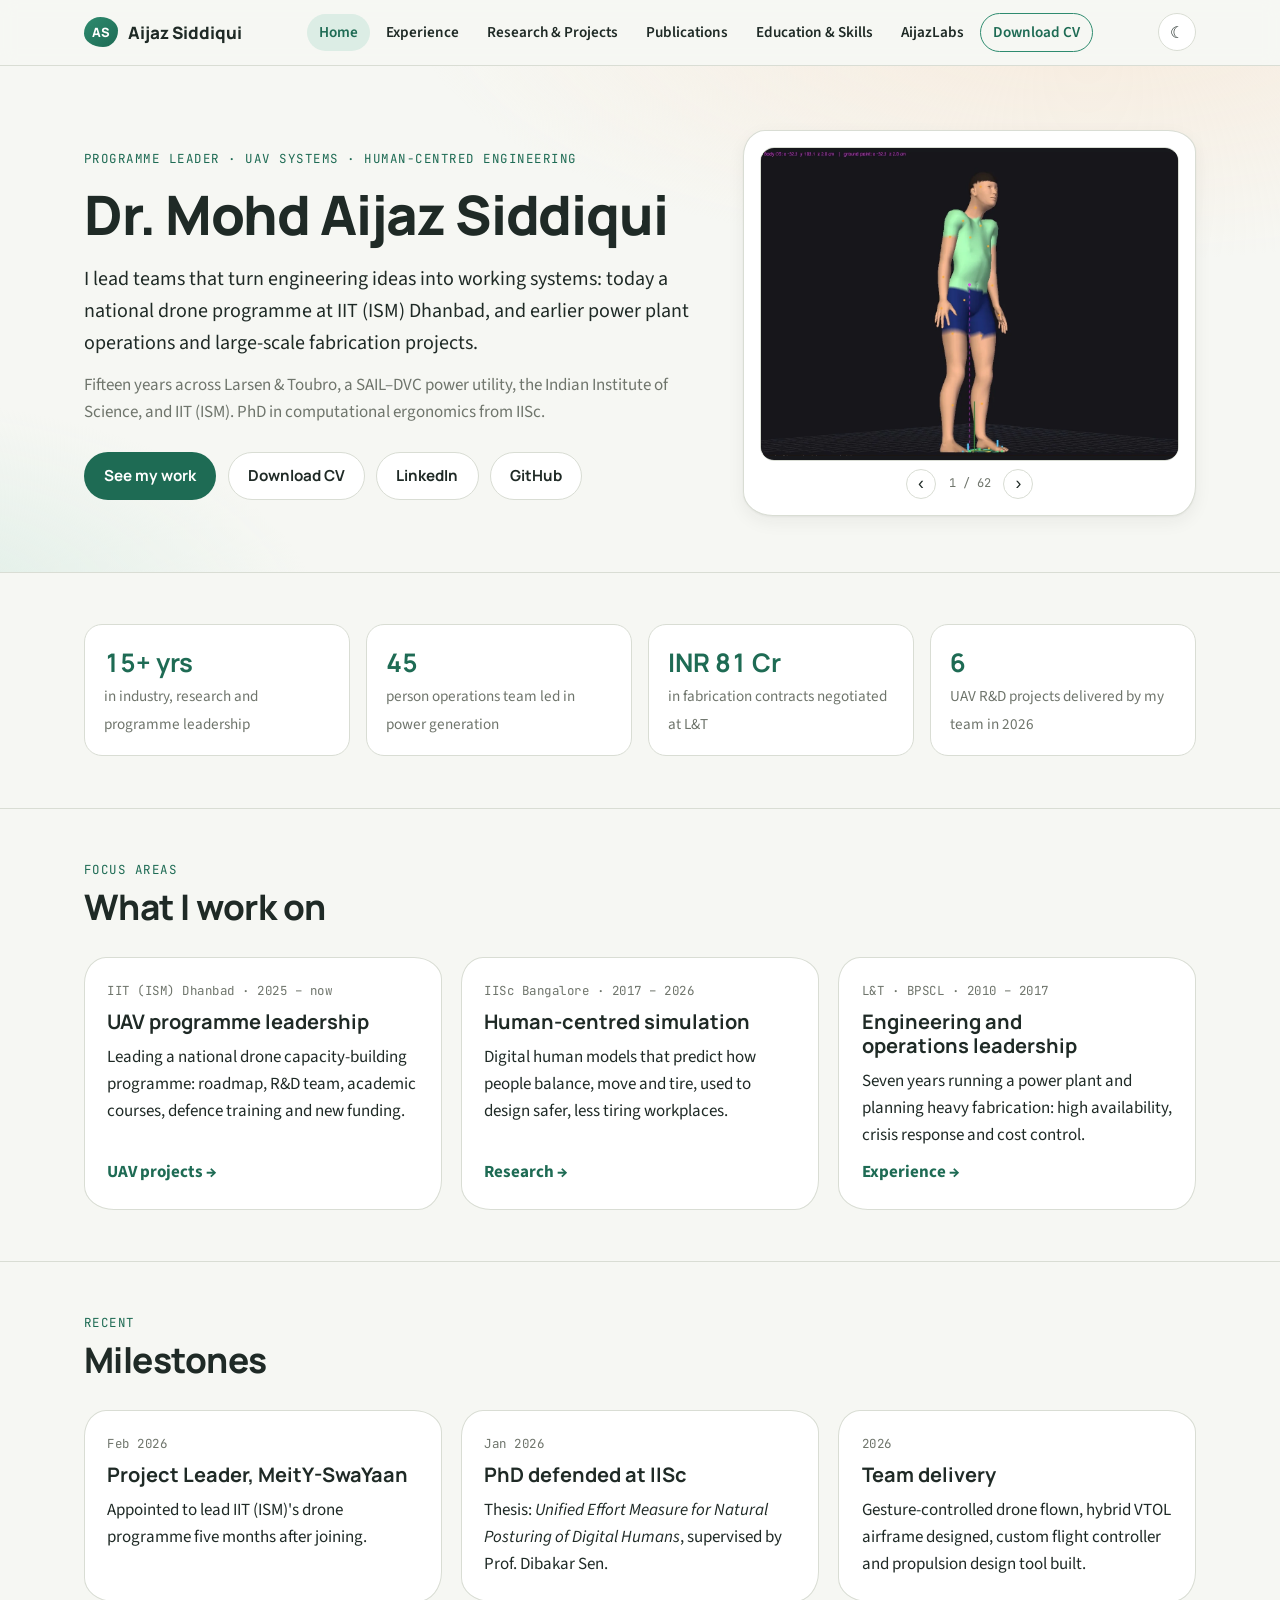
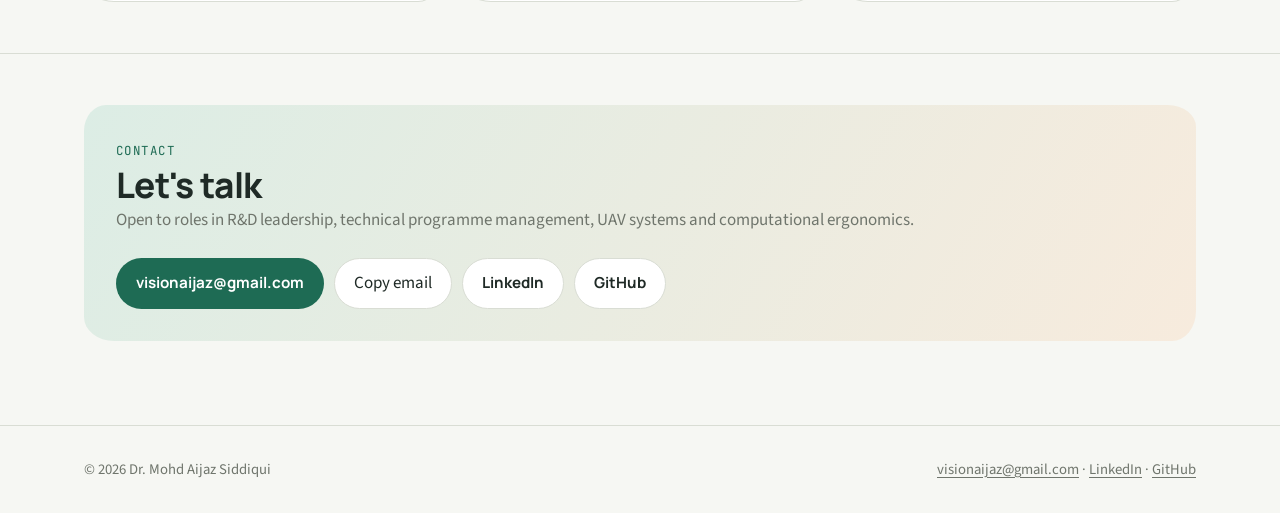
==== commit c3040679: "Rename Apps to AijazLabs in the menu and page heading Co-Authored-By: Claude Opus 5.5 <noreply@anthr" ====
--- a/index.html
+++ b/index.html
@@ -8,7 +8,7 @@
 <link rel="preconnect" href="https://fonts.googleapis.com">
 <link rel="preconnect" href="https://fonts.gstatic.com" crossorigin>
 <link rel="stylesheet" href="https://fonts.googleapis.com/css2?family=JetBrains+Mono:wght@400;600&family=Manrope:wght@600;700;800&family=Source+Sans+3:ital,wght@0,400;0,600;0,700;1,400&display=swap">
-<link rel="stylesheet" href="assets/style.css?v=18">
+<link rel="stylesheet" href="assets/style.css?v=19">
 <script src="assets/site.js?v=7"></script>
 </head>
 <body>
@@ -26,7 +26,7 @@
       <li><a href="research.html">Research &amp; Projects</a></li>
       <li><a href="publications.html">Publications</a></li>
       <li><a href="skills.html">Education &amp; Skills</a></li>
-      <li><a href="apps.html">Apps</a></li>
+      <li><a href="apps.html">AijazLabs</a></li>
       <li><a class="cv-link" href="assets/Aijaz-Siddiqui-CV.pdf">Download CV</a></li>
     </ul>
   </nav>
--- a/assets/style.css
+++ b/assets/style.css
@@ -405,3 +405,4 @@
 .app-dl { align-self: flex-start; }
 .app-status { margin-top: 0.6rem; max-width: 48rem; }
 .app-note { margin-top: 1.4rem; }
+.app-ver { display: block; white-space: pre-line; line-height: 1.5; }
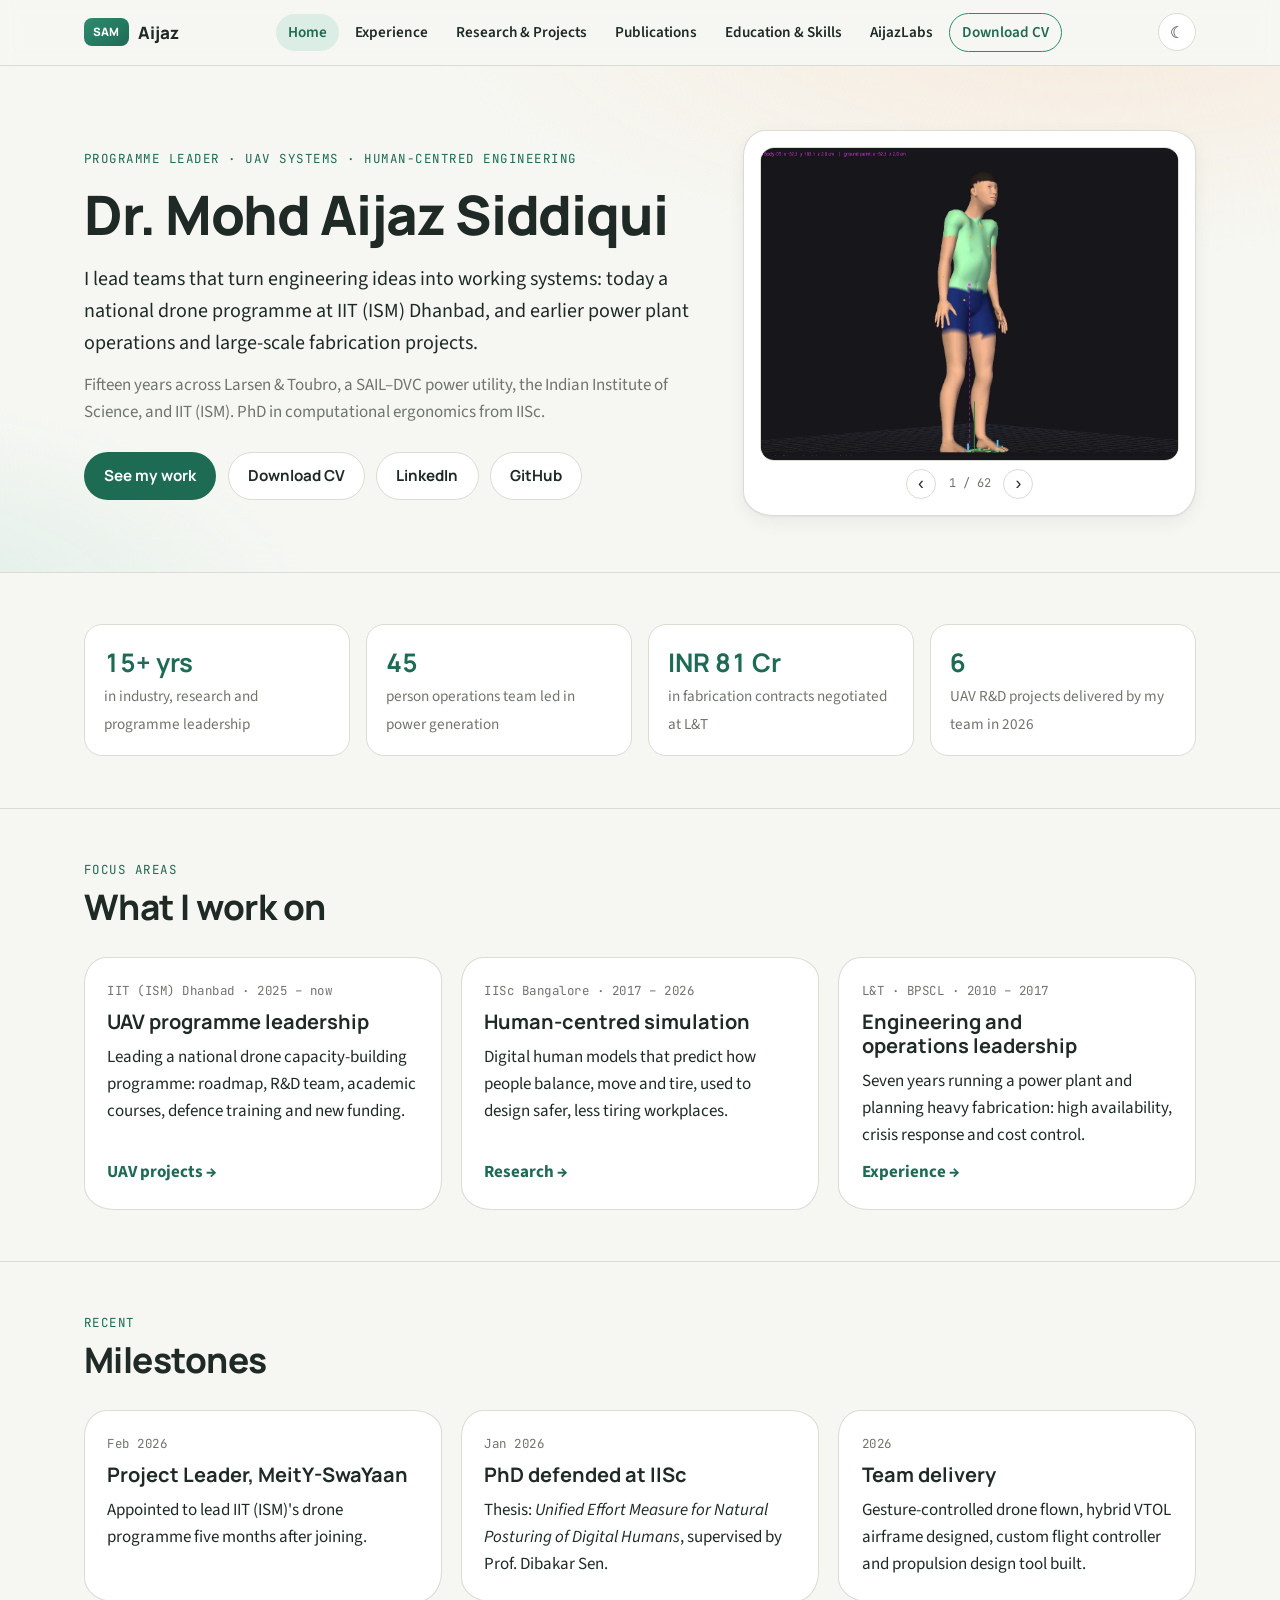
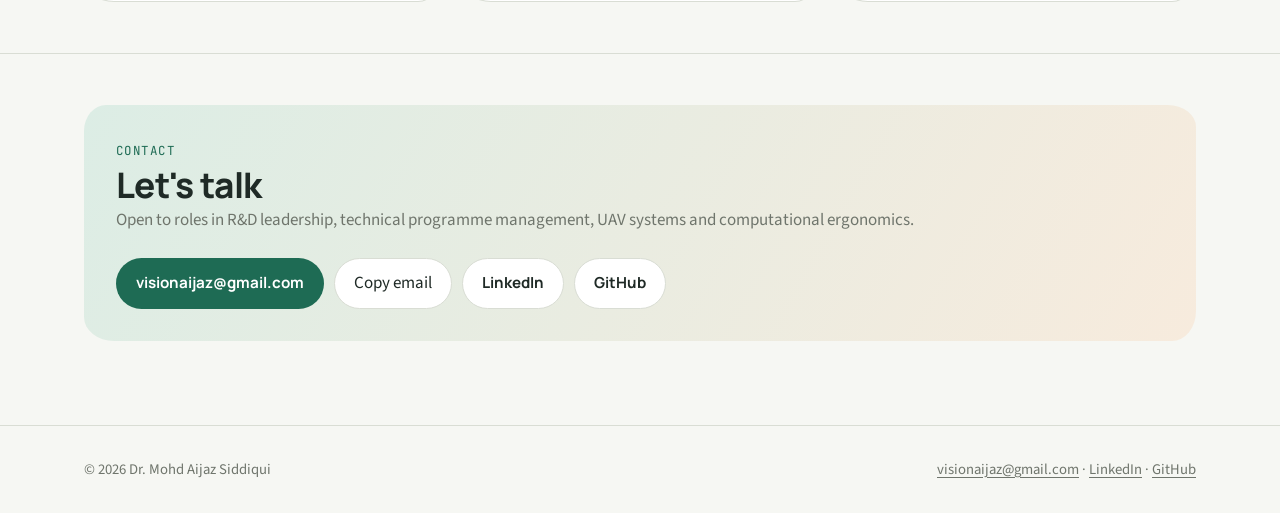
==== commit f5a9384e: "Header: SAM badge in a rounded rectangle, name shortened to Aijaz Co-Authored-By: Claude Opus 5.5 <n" ====
--- a/index.html
+++ b/index.html
@@ -8,14 +8,14 @@
 <link rel="preconnect" href="https://fonts.googleapis.com">
 <link rel="preconnect" href="https://fonts.gstatic.com" crossorigin>
 <link rel="stylesheet" href="https://fonts.googleapis.com/css2?family=JetBrains+Mono:wght@400;600&family=Manrope:wght@600;700;800&family=Source+Sans+3:ital,wght@0,400;0,600;0,700;1,400&display=swap">
-<link rel="stylesheet" href="assets/style.css?v=19">
+<link rel="stylesheet" href="assets/style.css?v=22">
 <script src="assets/site.js?v=7"></script>
 </head>
 <body>
 
 <header class="site-header">
   <nav class="wrap nav" aria-label="Main">
-    <a class="brand" href="index.html"><span class="brand-mark">AS</span><span>Aijaz Siddiqui</span></a>
+    <a class="brand" href="index.html"><span class="brand-mark">SAM</span><span>Aijaz</span></a>
     <div class="nav-tools">
       <button class="icon-btn" id="theme-toggle" type="button" aria-label="Switch theme">☾</button>
       <button class="icon-btn menu-btn" id="menu-toggle" type="button" aria-label="Open menu" aria-expanded="false" aria-controls="nav-links">☰</button>
--- a/assets/style.css
+++ b/assets/style.css
@@ -101,11 +101,11 @@
 .nav { display: flex; align-items: center; justify-content: space-between; gap: 1rem; padding-block: 0.8rem; }
 .brand { display: flex; align-items: center; gap: 0.6rem; text-decoration: none; color: var(--ink); font-family: var(--font-display); font-weight: 800; }
 .brand-mark {
-  width: 34px; height: 30px;
+  height: 28px; padding: 0 0.55rem;
   background: linear-gradient(140deg, var(--jade), var(--jade-deep));
-  border-radius: 48% 52% 44% 56% / 55% 45% 55% 45%;
+  border-radius: 8px;
   display: grid; place-items: center;
-  color: #fff; font-size: 0.8rem; letter-spacing: .02em;
+  color: #fff; font-size: 0.72rem; letter-spacing: .03em;
 }
 .nav-links { display: flex; gap: 0.25rem; align-items: center; list-style: none; margin: 0; padding: 0; flex-wrap: wrap; }
 .nav-links a {
@@ -406,3 +406,6 @@
 .app-status { margin-top: 0.6rem; max-width: 48rem; }
 .app-note { margin-top: 1.4rem; }
 .app-ver { display: block; white-space: pre-line; line-height: 1.5; }
+/* AijazLabs page: logo beside the heading */
+.lab-title { display: flex; align-items: center; gap: 1rem; margin-top: 0.4rem; }
+.lab-title img { width: clamp(64px, 9vw, 96px); height: auto; flex: none; }
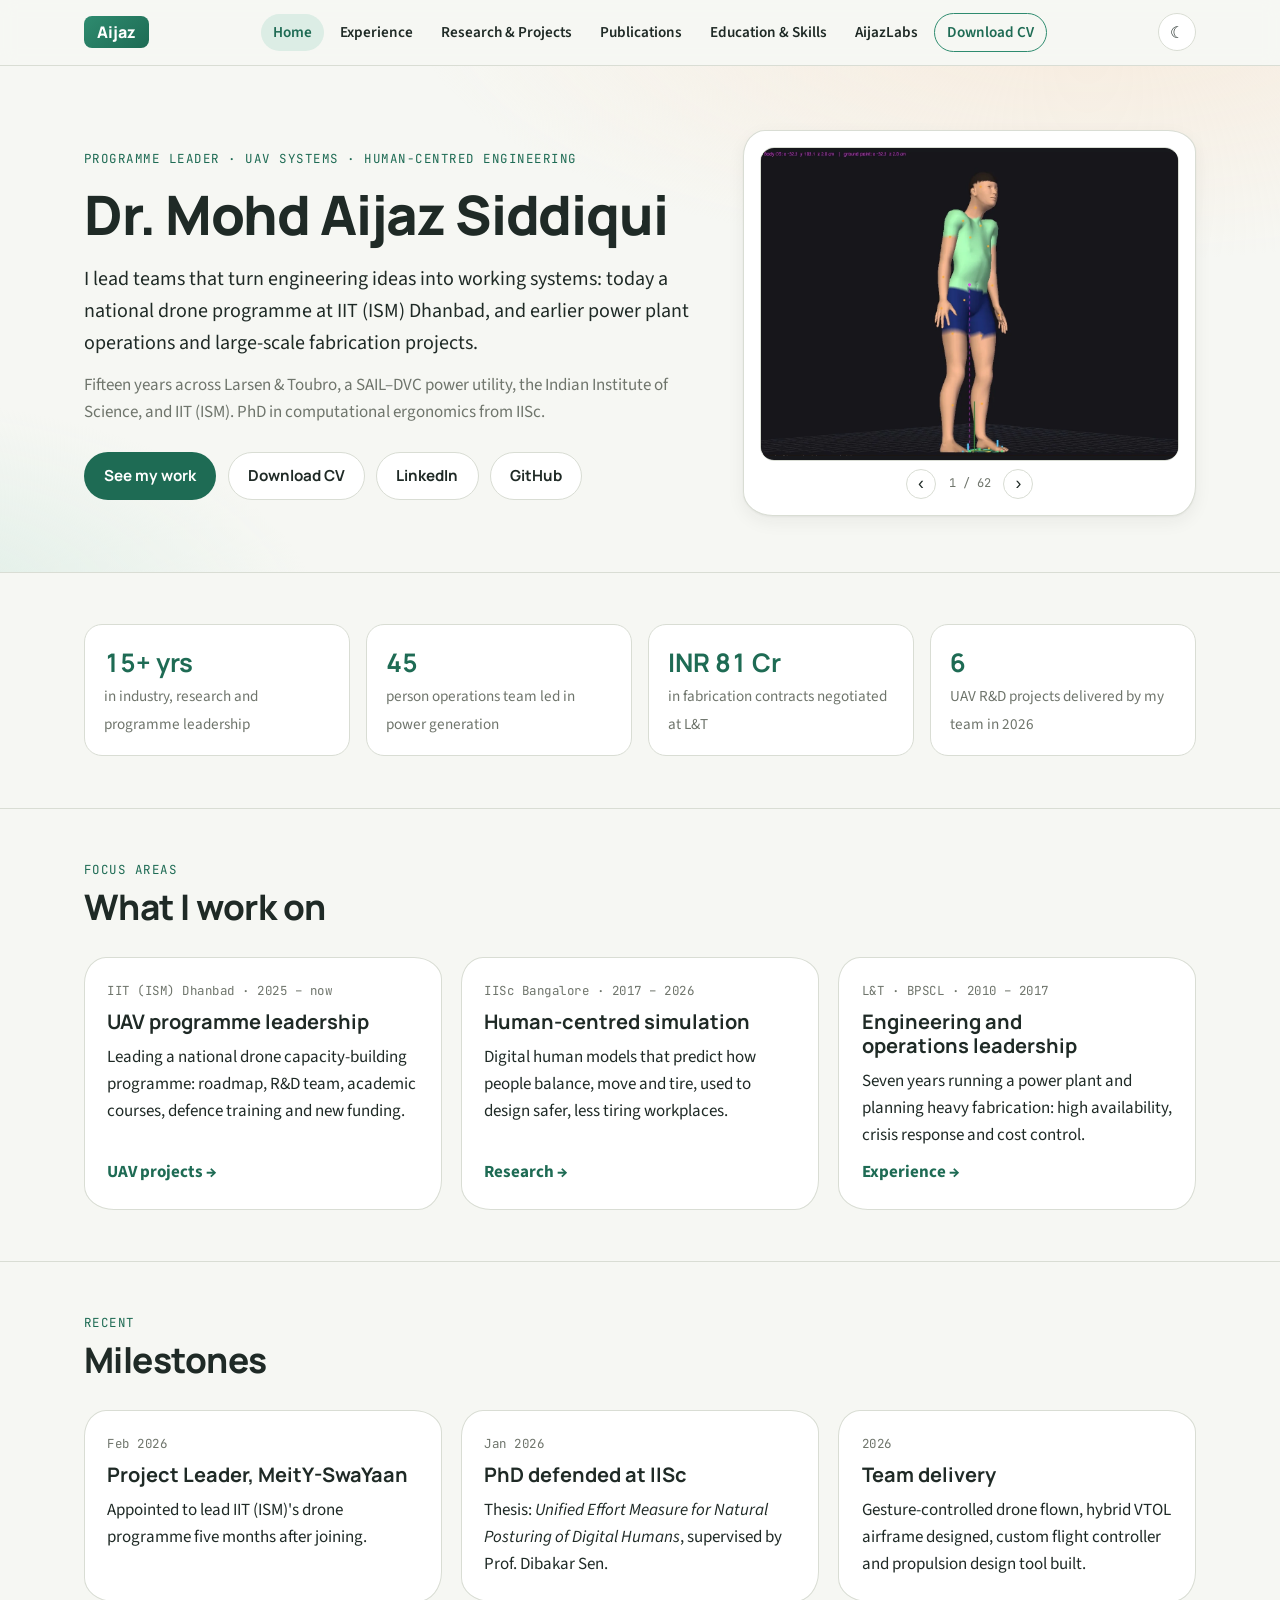
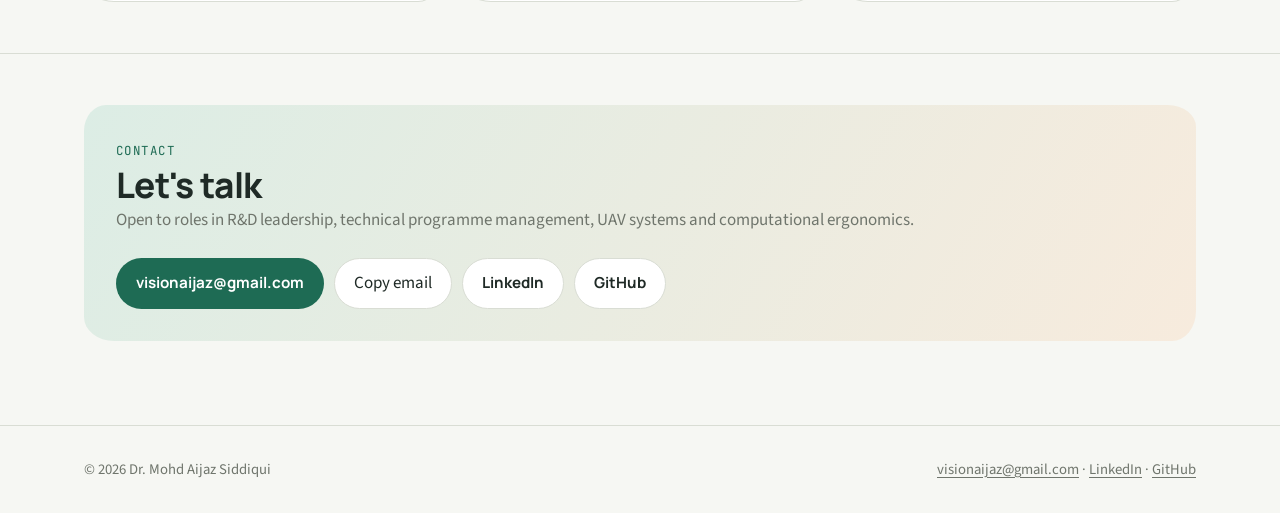
==== commit 5facd51e: "Header: show Aijaz inside the rounded rectangle Co-Authored-By: Claude Opus 5.5 <noreply@anthropic.c" ====
--- a/index.html
+++ b/index.html
@@ -8,14 +8,14 @@
 <link rel="preconnect" href="https://fonts.googleapis.com">
 <link rel="preconnect" href="https://fonts.gstatic.com" crossorigin>
 <link rel="stylesheet" href="https://fonts.googleapis.com/css2?family=JetBrains+Mono:wght@400;600&family=Manrope:wght@600;700;800&family=Source+Sans+3:ital,wght@0,400;0,600;0,700;1,400&display=swap">
-<link rel="stylesheet" href="assets/style.css?v=22">
+<link rel="stylesheet" href="assets/style.css?v=23">
 <script src="assets/site.js?v=7"></script>
 </head>
 <body>
 
 <header class="site-header">
   <nav class="wrap nav" aria-label="Main">
-    <a class="brand" href="index.html"><span class="brand-mark">SAM</span><span>Aijaz</span></a>
+    <a class="brand" href="index.html"><span class="brand-mark">Aijaz</span></a>
     <div class="nav-tools">
       <button class="icon-btn" id="theme-toggle" type="button" aria-label="Switch theme">☾</button>
       <button class="icon-btn menu-btn" id="menu-toggle" type="button" aria-label="Open menu" aria-expanded="false" aria-controls="nav-links">☰</button>
--- a/assets/style.css
+++ b/assets/style.css
@@ -101,11 +101,11 @@
 .nav { display: flex; align-items: center; justify-content: space-between; gap: 1rem; padding-block: 0.8rem; }
 .brand { display: flex; align-items: center; gap: 0.6rem; text-decoration: none; color: var(--ink); font-family: var(--font-display); font-weight: 800; }
 .brand-mark {
-  height: 28px; padding: 0 0.55rem;
+  height: 32px; padding: 0 0.8rem;
   background: linear-gradient(140deg, var(--jade), var(--jade-deep));
   border-radius: 8px;
   display: grid; place-items: center;
-  color: #fff; font-size: 0.72rem; letter-spacing: .03em;
+  color: #fff; font-size: 1rem; letter-spacing: .01em;
 }
 .nav-links { display: flex; gap: 0.25rem; align-items: center; list-style: none; margin: 0; padding: 0; flex-wrap: wrap; }
 .nav-links a {
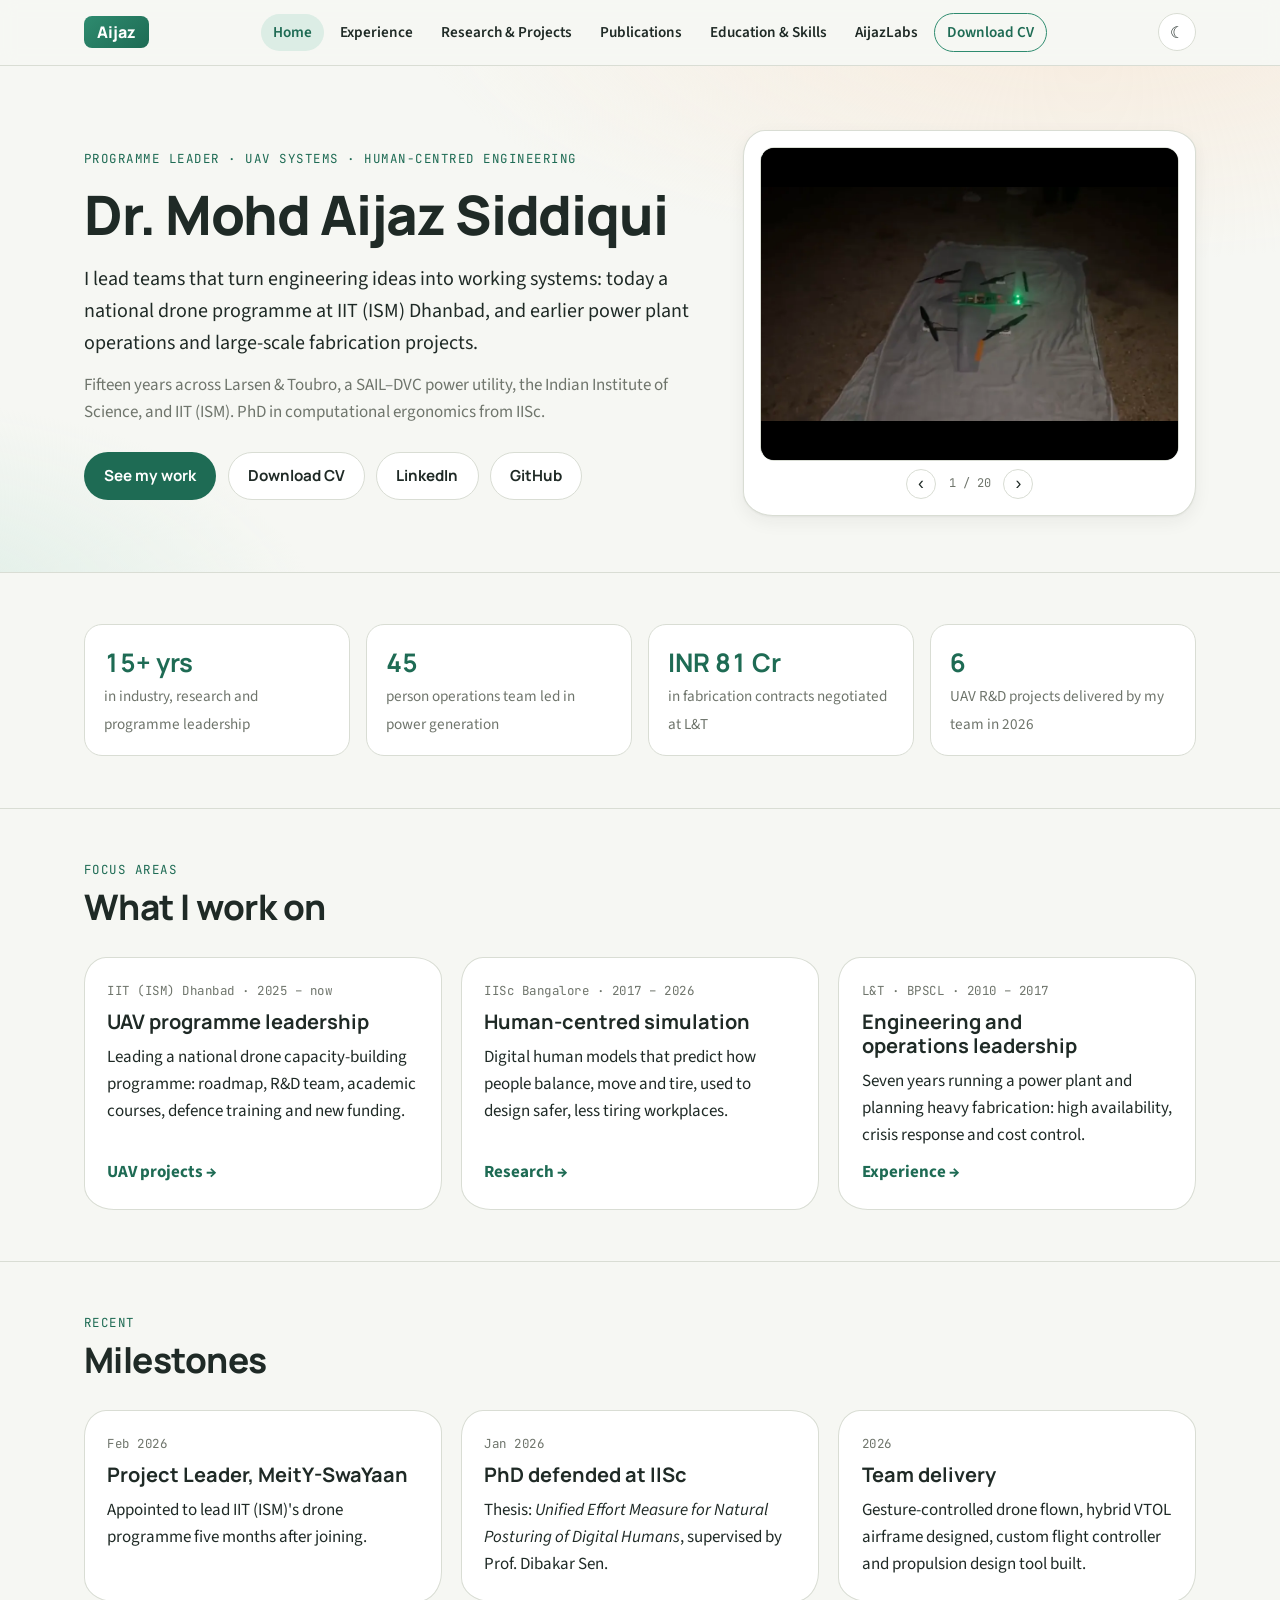
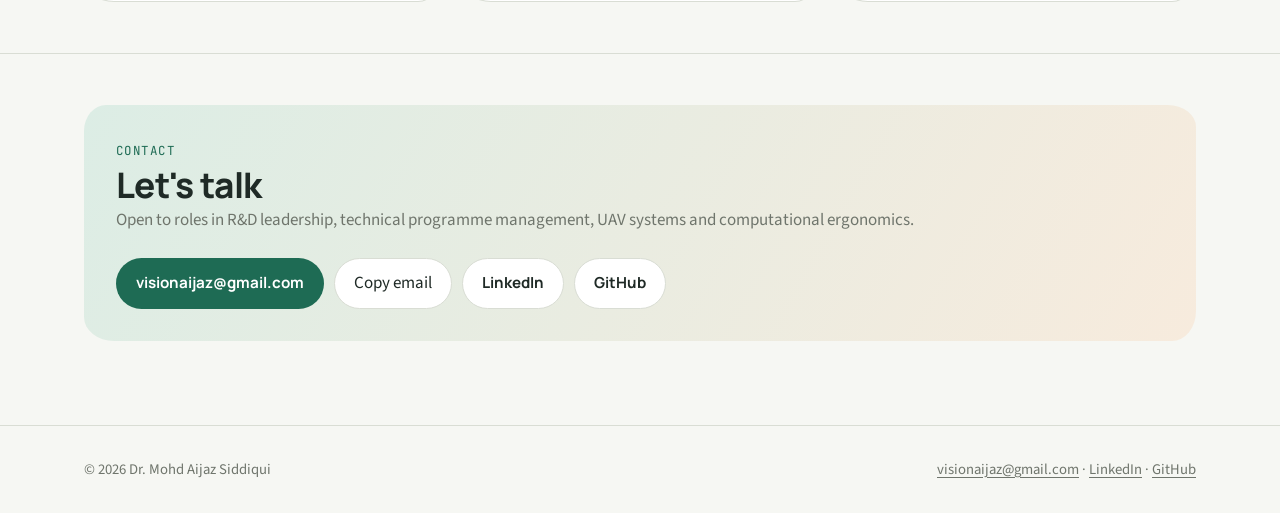
==== commit 6a3c778a: "Plain-language MayaManav section; home slideshow of 20 items across the whole profile Co-Authored-By" ====
--- a/index.html
+++ b/index.html
@@ -52,195 +52,69 @@
         <div class="slideshow" data-interval="3500" aria-roledescription="carousel" aria-label="Photos, videos and figures from my work">
           <div class="slides">
             <figure class="slide slide-dark is-active">
-              <img src="assets/figures/mayamanav/model.webp" width="1200" height="874" alt="MayaManav digital human standing in its home posture">
-            </figure>
-            <figure class="slide slide-dark">
-              <img data-src="assets/figures/mayamanav/skeleton.webp" width="1200" height="1166" alt="Stick-figure skeleton of the model with one arm raised">
-            </figure>
-            <figure class="slide slide-dark">
-              <img data-src="assets/figures/mayamanav/gmv-stability.webp" width="1200" height="898" alt="Top view of the base of support with the stable region shaded">
-            </figure>
-            <figure class="slide slide-dark">
-              <img data-src="assets/figures/mayamanav/forward-reach.webp" width="1200" height="874" alt="Model reaching forward with a joint torque table and bar charts">
-            </figure>
-            <figure class="slide slide-dark">
-              <img data-src="assets/figures/mayamanav/lifting-10kg.webp" width="1200" height="874" alt="Model squatting to lift with joints coloured by load">
-            </figure>
-            <figure class="slide slide-dark">
-              <img data-src="assets/figures/mayamanav/software.webp" width="1600" height="864" alt="Software window with the 3D model, analysis charts and joint sliders">
+              <video src="assets/figures/vtol/vtol-media2.mp4" poster="assets/figures/vtol/vtol-media2-poster.webp" muted playsinline preload="metadata" aria-label="Video of the hybrid VTOL drone built by my team taking off at night"></video>
+            </figure>
+            <figure class="slide">
+              <img data-src="assets/figures/vtol/vtol-airframe.webp" width="1400" height="1050" alt="Top view of the assembled hybrid VTOL drone">
             </figure>
             <figure class="slide slide-dark">
               <video src="assets/figures/gesture/gesture-demo.mp4" poster="assets/figures/gesture/gesture-demo-poster.webp" muted playsinline preload="none" aria-label="Video of the gesture-controlled drone flight test"></video>
             </figure>
             <figure class="slide">
-              <img data-src="assets/figures/gesture/architecture.webp" width="1400" height="716" alt="Diagram of the gesture control chain from glove sensors to the drone">
-            </figure>
-            <figure class="slide">
-              <img data-src="assets/figures/gesture/gesture-mapping.webp" width="1400" height="590" alt="Table of hand gestures and the matching drone responses">
-            </figure>
-            <figure class="slide">
-              <img data-src="assets/figures/gesture/uart-wiring.webp" width="1400" height="1136" alt="Wiring diagram from an ESP8266 board to a Pixhawk telemetry port">
-            </figure>
-            <figure class="slide">
-              <img data-src="assets/figures/gesture/bench-validation.webp" width="1400" height="837" alt="Breadboard prototype with Mission Planner radio calibration and serial monitor output">
-            </figure>
-            <figure class="slide slide-dark">
-              <video src="assets/figures/vtol/vtol-media2.mp4" poster="assets/figures/vtol/vtol-media2-poster.webp" muted playsinline preload="none" aria-label="Video of the hybrid VTOL drone taking off at night"></video>
+              <img data-src="assets/figures/propulsion/home.webp" width="1400" height="743" alt="UAV Design Suite home screen with module tiles">
+            </figure>
+            <figure class="slide slide-dark">
+              <video src="assets/figures/flightcontroller/fc-flight.mp4" poster="assets/figures/flightcontroller/fc-flight-poster.webp" muted playsinline preload="none" aria-label="Video of a quadcopter flying with the custom flight controller"></video>
+            </figure>
+            <figure class="slide">
+              <img data-src="assets/figures/propulsion/live-telemetry.webp" width="1400" height="748" alt="Live telemetry dashboard connected to a flight controller">
+            </figure>
+            <figure class="slide slide-dark">
+              <video src="assets/figures/vision/vision-19.mp4" poster="assets/figures/vision/vision-19-poster.webp" muted playsinline preload="none" aria-label="Video of a small drone tracking a person in a corridor"></video>
+            </figure>
+            <figure class="slide">
+              <img data-src="assets/figures/forensics/aruco-pipeline.webp" width="1400" height="933" alt="Flowchart of ArUco marker detection leading to autonomous landing">
             </figure>
             <figure class="slide slide-dark">
               <video src="assets/figures/vtol/vtol-3d-printing.mp4" poster="assets/figures/vtol/vtol-3d-printing-poster.webp" muted playsinline preload="none" aria-label="Timelapse video of an airframe part being 3D printed"></video>
             </figure>
-            <figure class="slide">
-              <img data-src="assets/figures/vtol/vtol-airframe.webp" width="1400" height="1050" alt="Top view of the assembled hybrid VTOL drone">
-            </figure>
-            <figure class="slide">
-              <img data-src="assets/figures/vtol/quadplane-frame.webp?v=2" width="1400" height="508" alt="VTOL top views labelling motors M1 to M4 with their clockwise and counter-clockwise spin directions">
-            </figure>
-            <figure class="slide">
-              <img data-src="assets/figures/vtol/wing-cad.webp" width="1400" height="876" alt="CAD bottom and side views of a wing section with rod and servo mounts">
-            </figure>
-            <figure class="slide">
-              <img data-src="assets/figures/vtol/here3-gps.webp" width="1400" height="1132" alt="Here3+ GPS module with CAN connector pinouts">
-            </figure>
-            <figure class="slide slide-dark">
-              <video src="assets/figures/flightcontroller/fc-flight.mp4" poster="assets/figures/flightcontroller/fc-flight-poster.webp" muted playsinline preload="none" aria-label="Video of a quadcopter flying with the custom flight controller"></video>
-            </figure>
-            <figure class="slide">
-              <img data-src="assets/figures/flightcontroller/hardware-architecture.webp" width="642" height="461" alt="Block diagram of the custom flight controller hardware">
-            </figure>
-            <figure class="slide">
-              <img data-src="assets/figures/flightcontroller/wiring.webp" width="801" height="450" alt="Wiring diagram of the STM32 flight controller">
-            </figure>
-            <figure class="slide">
-              <img data-src="assets/figures/flightcontroller/inav-receiver.webp" width="1400" height="971" alt="INAV Configurator receiver tab showing channel values">
-            </figure>
-            <figure class="slide">
-              <img data-src="assets/figures/flightcontroller/quad-build.webp" width="245" height="270" alt="Quadcopter with the custom flight controller and a radio transmitter">
-            </figure>
-            <figure class="slide">
-              <img data-src="assets/figures/propulsion/home.webp" width="1400" height="743" alt="UAV Design Suite home screen with module tiles">
-            </figure>
-            <figure class="slide">
-              <img data-src="assets/figures/propulsion/uav-sizing.webp" width="1400" height="744" alt="UAV sizing screen with design inputs and live weather">
-            </figure>
-            <figure class="slide">
-              <img data-src="assets/figures/propulsion/blade-plots.webp" width="1400" height="743" alt="Plots of blade chord and pitch distribution">
-            </figure>
-            <figure class="slide">
-              <img data-src="assets/figures/propulsion/components.webp" width="1400" height="742" alt="Component recommendation screen with flight time estimates">
-            </figure>
-            <figure class="slide">
-              <img data-src="assets/figures/propulsion/live-telemetry.webp" width="1400" height="748" alt="Live telemetry dashboard connected to a flight controller">
-            </figure>
-            <figure class="slide">
-              <img data-src="assets/figures/forensics/log-collection.webp" width="739" height="633" alt="Diagram of flight log collection through SD card and radio telemetry">
-            </figure>
-            <figure class="slide">
-              <img data-src="assets/figures/forensics/dataflash-messages.webp" width="1033" height="617" alt="Mission Planner log browser listing DataFlash message types">
-            </figure>
-            <figure class="slide">
-              <img data-src="assets/figures/forensics/log-analysis-tools.webp" width="1400" height="1019" alt="Flowchart of flight log analysis using four tools">
-            </figure>
-            <figure class="slide">
-              <img data-src="assets/figures/forensics/vibration.webp" width="1400" height="719" alt="Plot of total vibration magnitude over flight time">
-            </figure>
-            <figure class="slide">
-              <img data-src="assets/figures/forensics/gps-compass.webp" width="962" height="843" alt="Plots of GPS HDop, satellite count and compass field magnitude over time">
-            </figure>
-            <figure class="slide">
-              <img data-src="assets/figures/forensics/aruco-pipeline.webp" width="1400" height="933" alt="Flowchart of ArUco marker detection leading to autonomous landing">
-            </figure>
-            <figure class="slide slide-dark">
-              <video src="assets/figures/vision/vision-19.mp4" poster="assets/figures/vision/vision-19-poster.webp" muted playsinline preload="none" aria-label="Video of a small drone tracking a person in a corridor"></video>
-            </figure>
-            <figure class="slide slide-dark">
-              <video src="assets/figures/vision/vision-18.mp4" poster="assets/figures/vision/vision-18-poster.webp" muted playsinline preload="none" aria-label="Video of webcam-based tracking driving a simulated drone display"></video>
-            </figure>
-            <figure class="slide slide-dark">
-              <img data-src="assets/photos/iisc-convocation-2026-ceremony.webp" width="1400" height="1050" alt="Dr. Mohd Aijaz Siddiqui receiving his PhD certificate on stage at the IISc Convocation 2026">
-            </figure>
-            <figure class="slide slide-dark">
-              <img data-src="assets/photos/iisc-convocation-2026.webp" width="1400" height="1065" alt="Dr. Mohd Aijaz Siddiqui holding his PhD certificate in front of the IISc Convocation 2026 backdrop">
-            </figure>
-            <figure class="slide">
-              <img data-src="assets/figures/stability/star-polygon-validation.webp" width="1600" height="895" alt="Four panels showing valid and invalid centre-of-pressure regions for different sets of support points">
-            </figure>
-            <figure class="slide">
-              <img data-src="assets/figures/stability/ssm.webp" width="1600" height="551" alt="Contour plots of the Subjective Stability Measure for 60 kg and 100 kg loads">
-            </figure>
-            <figure class="slide">
-              <img data-src="assets/figures/stability/sdm.webp" width="1600" height="692" alt="Contour plots of the Subjective Discomfort Measure for 60 kg and 100 kg loads">
-            </figure>
-            <figure class="slide">
-              <img data-src="assets/figures/stability/combined-perception.webp" width="1600" height="1436" alt="Grid of base-of-support maps showing stable and uncomfortable regions for increasing foot load and task importance">
+            <figure class="slide slide-dark">
+              <img data-src="assets/photos/iisc-convocation-2026-ceremony.webp" width="1400" height="1050" alt="Dr. Mohd Aijaz Siddiqui receiving his PhD certificate at the IISc Convocation 2026">
             </figure>
             <figure class="slide">
               <img data-src="assets/figures/stability/experimental-setup.webp" width="1600" height="1508" alt="Participant leaning on a force platform surrounded by motion-capture cameras">
             </figure>
             <figure class="slide">
-              <img data-src="assets/figures/stability/ssm-theory-vs-empirical-mat.webp" width="1600" height="984" alt="Line chart comparing theoretical and empirical stability measure across load and direction">
-            </figure>
-            <figure class="slide">
-              <img data-src="assets/figures/stability/validation.webp" width="1306" height="1115" alt="Measured base of support with two nested functional stability regions">
+              <img data-src="assets/figures/stability/combined-perception.webp" width="1600" height="1436" alt="Grid of foot-support maps showing stable and uncomfortable regions for increasing load">
             </figure>
             <figure class="slide">
               <img data-src="assets/figures/posture/dhm-components.webp" width="1600" height="936" alt="Diagram of the digital human as body and mind connected through sensing, perception, cognition and action">
             </figure>
             <figure class="slide">
-              <img data-src="assets/figures/posture/path-planning-scheme.webp" width="1600" height="1270" alt="Flowchart of iterative posture evolution with path planning">
-            </figure>
-            <figure class="slide">
-              <img data-src="assets/figures/posture/ankle-strategy.webp" width="1600" height="1152" alt="Foot outlines showing the centre of pressure moving after ankle rotation">
-            </figure>
-            <figure class="slide">
-              <img data-src="assets/figures/posture/final-reach-strategy.webp" width="1600" height="1645" alt="Flowchart of the final reach strategy with joint-space partitioning">
-            </figure>
-            <figure class="slide">
-              <img data-src="assets/figures/posture/task-vs-vulnerability.webp" width="1600" height="638" alt="Two foot diagrams comparing centre-of-pressure locations">
-            </figure>
-            <figure class="slide">
               <img data-src="assets/figures/posture/obstacle-avoidance.webp" width="1600" height="496" alt="Sequence of digital human postures reaching around an obstacle">
             </figure>
             <figure class="slide">
-              <img data-src="assets/figures/posture/experimental-hand-path.webp" width="1600" height="730" alt="Two measured curved hand trajectories for eating and reaching">
-            </figure>
-            <figure class="slide">
-              <img data-src="assets/figures/workspace/weak-left-big-toe.webp" width="1600" height="1666" alt="Two transverse-plane effort maps comparing normal feet and a weak left big toe">
-            </figure>
-            <figure class="slide">
-              <img data-src="assets/figures/workspace/auxiliary-balancing.webp" width="1600" height="1641" alt="Two transverse-plane effort maps comparing an inactive and an active left arm">
-            </figure>
-            <figure class="slide">
-              <img data-src="assets/figures/workspace/picture3.webp" width="1600" height="549" alt="Three reach envelope plots comparing simulation, measured data and the presented method">
-            </figure>
-            <figure class="slide">
               <img data-src="assets/figures/workspace/stance-envelopes.webp" width="1600" height="717" alt="Top view of a person with reach envelopes for normal and wide stance">
             </figure>
             <figure class="slide">
-              <img data-src="assets/figures/workspace/effort-weightages.webp" width="1600" height="1173" alt="Two sagittal effort maps with different effort weightings">
-            </figure>
-            <figure class="slide">
-              <img data-src="assets/figures/handpaths/effort-budget.webp" width="1600" height="1517" alt="Sketch of hand paths and a plot of effort against path length with an effort budget line">
-            </figure>
-            <figure class="slide">
-              <img data-src="assets/figures/handpaths/path-idea.webp" width="1600" height="758" alt="Sequence of panels showing a hand path built point by point towards a goal">
-            </figure>
-            <figure class="slide">
-              <img data-src="assets/figures/handpaths/hexagons-transverse.webp" width="1600" height="1013" alt="Effort map with three hexagonal sequences of reach targets and curved paths">
-            </figure>
-            <figure class="slide">
-              <img data-src="assets/figures/handpaths/no-load-vs-3kg.webp" width="1600" height="872" alt="Hexagon reach paths with and without a 3 kg hand load">
-            </figure>
-            <figure class="slide">
-              <img data-src="assets/figures/handpaths/fatigue.webp" width="1600" height="995" alt="Hexagon reach paths comparing full strength and fatigued reach">
-            </figure>
-            <figure class="slide">
-              <img data-src="assets/figures/handpaths/pick-vs-no-pick.webp" width="1600" height="976" alt="Forward and return paths showing targets that are reachable but cannot be picked from">
+              <img data-src="assets/figures/handpaths/hexagons-transverse.webp" width="1600" height="1013" alt="Effort map with three hexagonal sequences of reach targets and curved hand paths">
+            </figure>
+            <figure class="slide slide-dark">
+              <video src="assets/figures/mayamanav/reach-forward-low.mp4" poster="assets/figures/mayamanav/reach-forward-low-poster.webp" muted playsinline preload="none" aria-label="Animation of the MayaManav digital human reaching a low target in front"></video>
+            </figure>
+            <figure class="slide slide-dark">
+              <img data-src="assets/figures/mayamanav/gui-home.webp" width="1440" height="860" alt="MayaManav software window with the standing digital human">
+            </figure>
+            <figure class="slide slide-dark">
+              <video src="assets/figures/mayamanav/reach-5kg.mp4" poster="assets/figures/mayamanav/reach-5kg-poster.webp" muted playsinline preload="none" aria-label="Animation of the digital human reaching with a 5 kg load while joint-load charts change"></video>
+            </figure>
+            <figure class="slide slide-dark">
+              <video src="assets/figures/mayamanav/reach-across-left.mp4" poster="assets/figures/mayamanav/reach-across-left-poster.webp" muted playsinline preload="none" aria-label="Animation of the digital human reaching across its body"></video>
             </figure>
           </div>
           <div class="slide-bar slide-bar-compact">
             <button class="slide-btn" type="button" data-dir="-1" aria-label="Previous figure">‹</button>
-            <span class="slide-count">1 / 62</span>
+            <span class="slide-count">1 / 20</span>
             <button class="slide-btn" type="button" data-dir="1" aria-label="Next figure">›</button>
           </div>
         </div>
